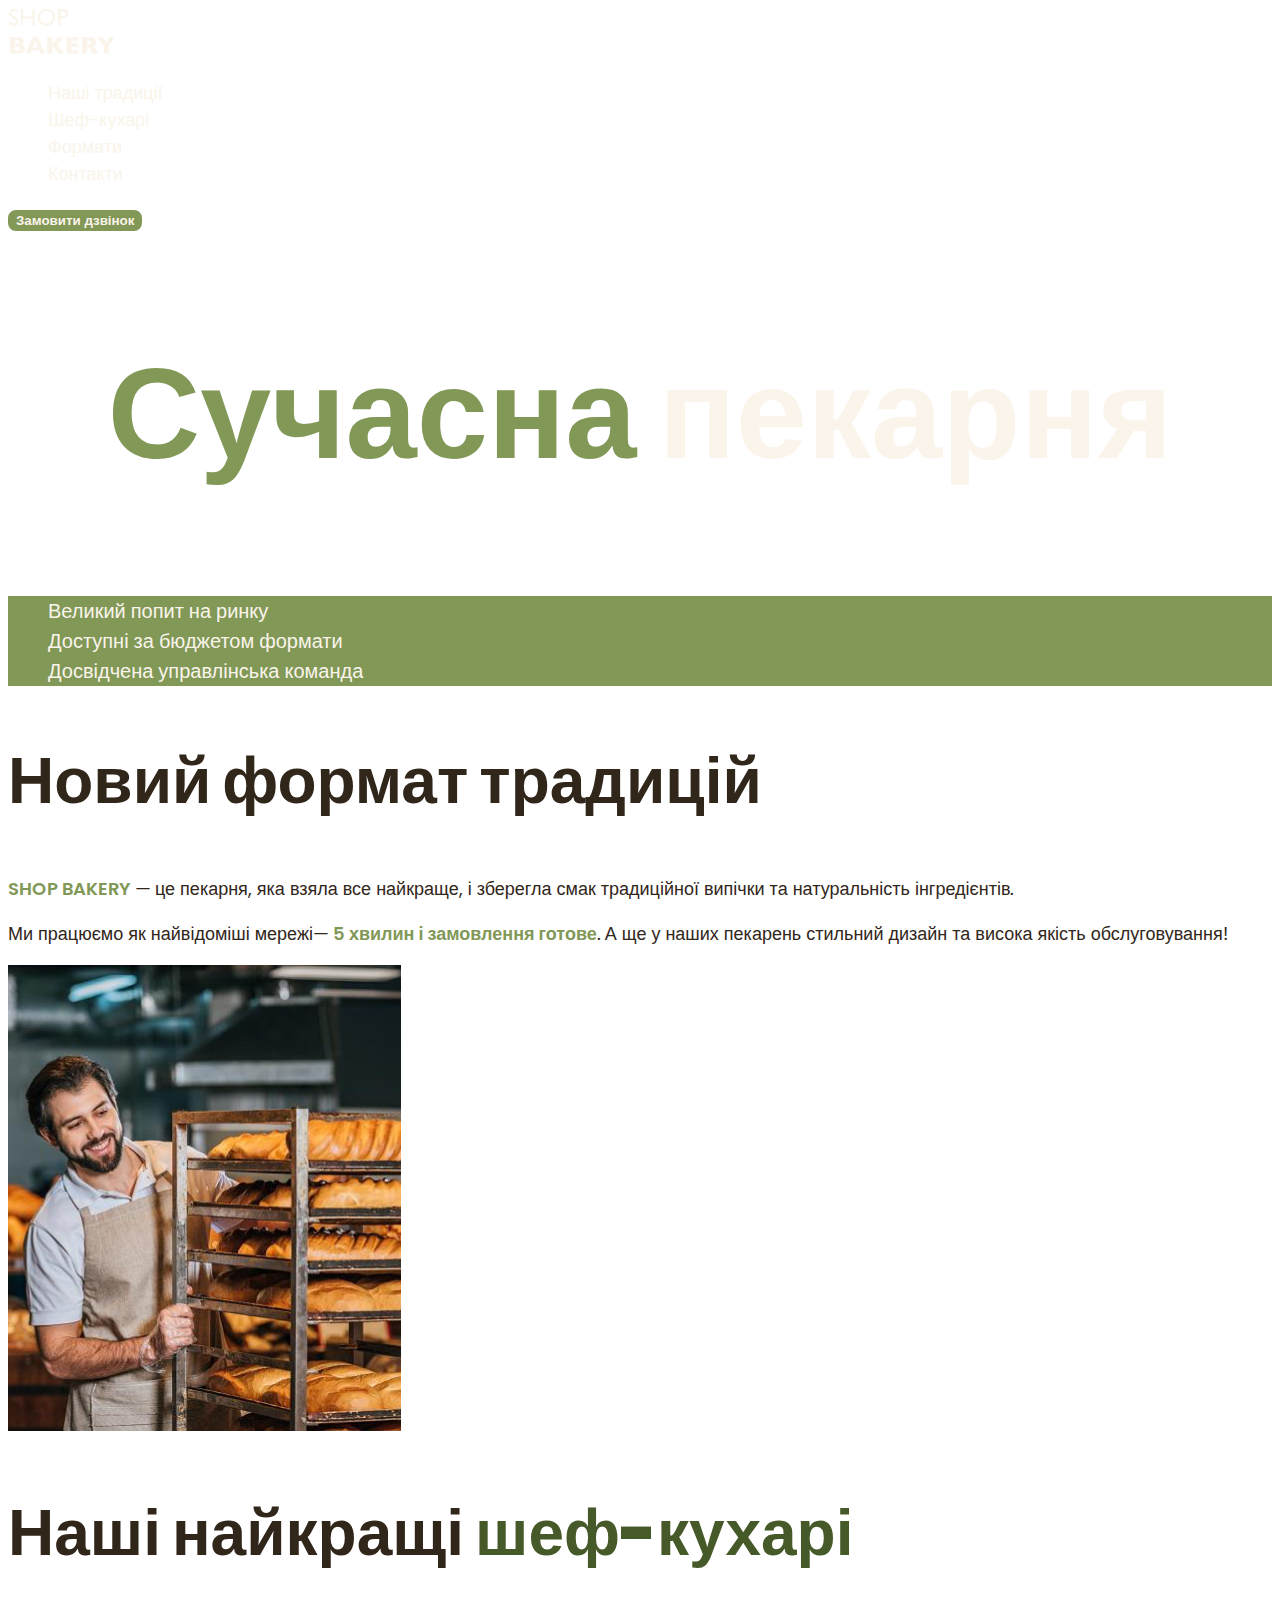
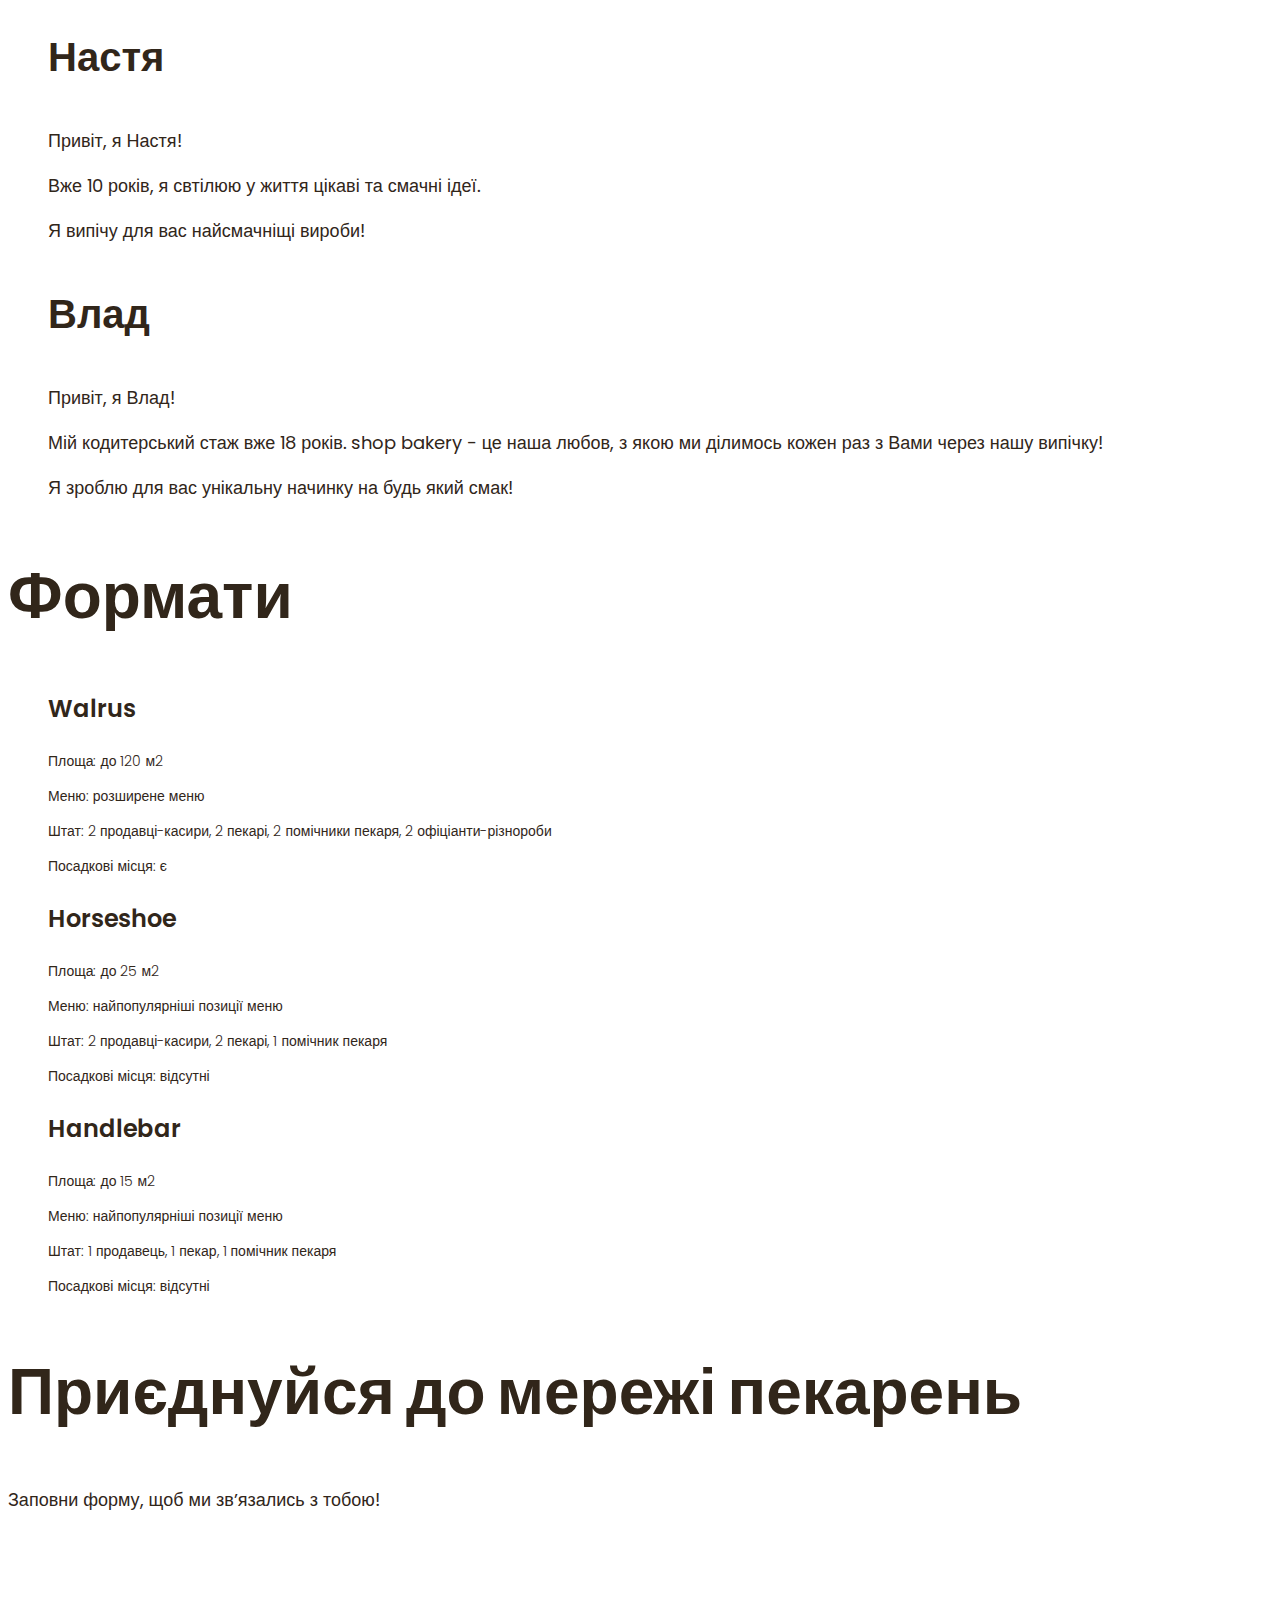
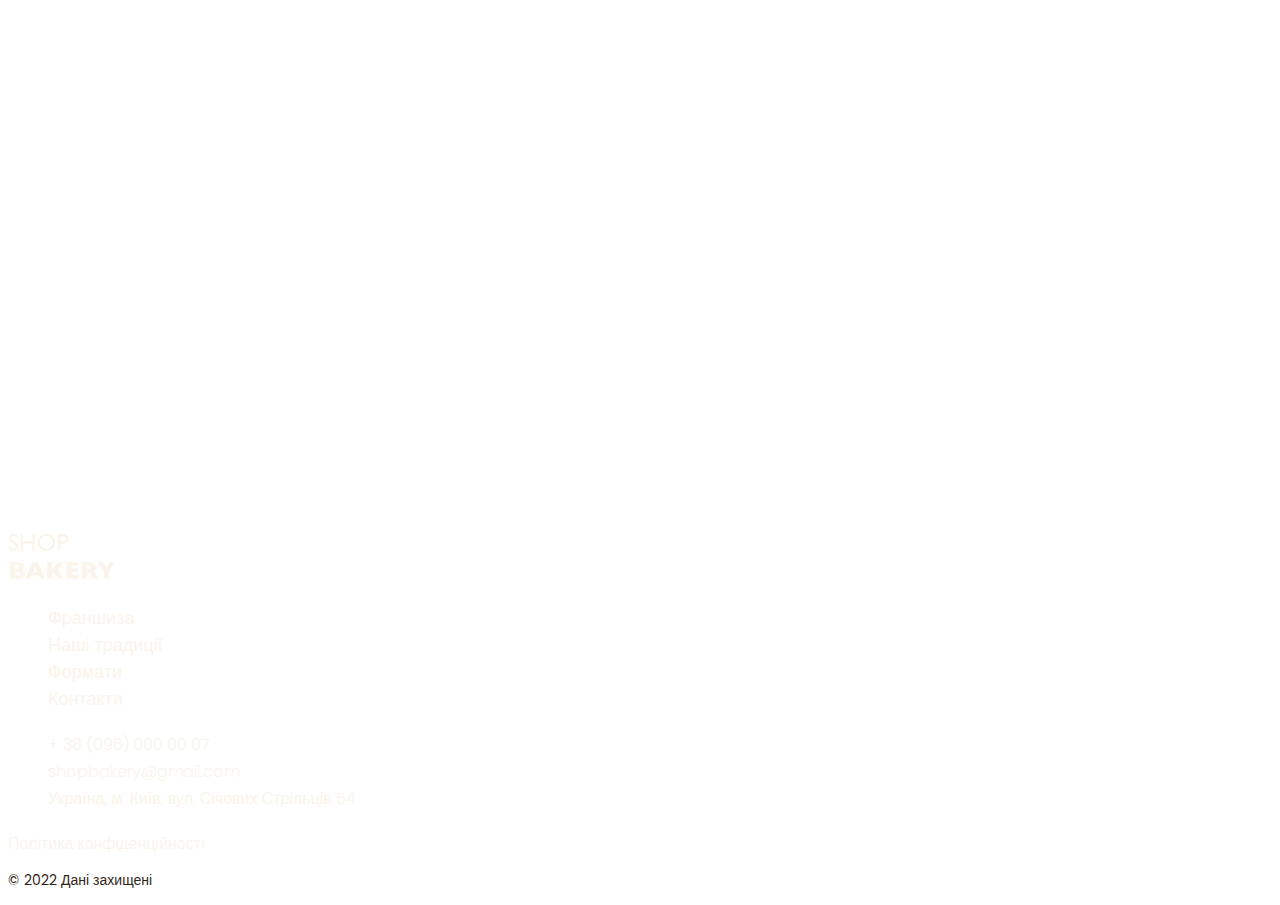
==== index.html @ 63eb2560 "fonts" ====
<!DOCTYPE html>
<html lang="uk">
  <head>
    <meta charset="UTF-8" />
    <meta http-equiv="X-UA-Compatible" content="IE=edge" />
    <meta name="viewport" content="width=device-width, initial-scale=1.0" />
    <title>Сучасна пекарня</title>

    <!-- Styles -->
    <link rel="stylesheet" href="./css/style.css" />
  </head>
  <body>
    <header>
      <nav>
        <a href="./index.html"></a>
        <img src="./images/logo.svg" alt="Логотип сучасна пекарня" />
        <ul>
          <li><a class="link" href="#our-traditions">Наші традиції</a></li>
          <li><a class="link" href="#chefs">Шеф-кухарі</a></li>
          <li><a class="link" href="#formats">Формати</a></li>
          <li><a class="link" href="#contacts">Контакти</a></li>
        </ul>
      </nav>
      <button class="button" type="button">Замовити дзвінок</button>
    </header>
    <main>
      <section>
        <h1 class="hero-title"><span class="accent">Сучасна</span> пекарня</h1>
        <ul class="advantages-list">
          <li class="advantages-item">Великий попит на ринку</li>
          <li class="advantages-item">Доступні за бюджетом формати</li>
          <li class="advantages-item">Досвідчена управлінська команда</li>
        </ul>
      </section>
      <section id="our-traditions">
        <h2 class="section-title">Новий формат традицій</h2>
        <p class="traditions-text">
          <span class="brand uppercase">shop bakery</span> — це пекарня, яка
          взяла все найкраще, і зберегла смак традиційної випічки та
          натуральність інгредієнтів.
        </p>
        <p class="traditions-text">
          Ми працюємо як найвідоміші мережі—
          <span class="brand">5 хвилин і замовлення готове</span>. А ще у наших
          пекарень стильний дизайн та висока якість обслуговування!
        </p>
        <img
          src="./images/baker-man.jpg"
          alt="чоловік пекар дивиться на батони із посмішкою"
        />
      </section>
      <section id="chefs">
        <h2 class="section-title">
          Наші найкращі <span class="accent">шеф-кухарі</span>
        </h2>
        <ul>
          <li>
            <article>
              <h3 class="chef-title">Настя</h3>
              <p>Привіт, я Настя!</p>
              <p>Вже 10 років, я свтілюю у життя цікаві та смачні ідеї.</p>
              <p>Я випічу для вас найсмачніщі вироби!</p>
            </article>
          </li>
          <li>
            <article>
              <h3 class="chef-title">Влад</h3>
              <p>Привіт, я Влад!</p>
              <p>
                Мій кодитерський стаж вже 18 років.
                <span class="accent">shop bakery</span> - це наша любов, з якою
                ми ділимось кожен раз з Вами через нашу випічку!
              </p>
              <p>Я зроблю для вас унікальну начинку на будь який смак!</p>
            </article>
          </li>
        </ul>
      </section>
      <section id="formats">
        <h2 class="section-title">Формати</h2>
        <ul>
          <li>
            <article>
              <h3 class="formats-title" lang="en">Walrus</h3>
              <div class="formats-text">
                <p>Площа: до 120 м2</p>
                <p>Меню: розширене меню</p>
                <p>
                  Штат: 2 продавці-касири, 2 пекарі, 2 помічники пекаря, 2
                  офіціанти-різнороби
                </p>
                <p>Посадкові місця: є</p>
              </div>
            </article>
          </li>
          <li>
            <article>
              <h3 class="formats-title" lang="en">Horseshoe</h3>
              <div class="formats-text">
                <p>Площа: до 25 м2</p>
                <p>Меню: найпопулярніші позиції меню</p>
                <p>Штат: 2 продавці-касири, 2 пекарі, 1 помічник пекаря</p>
                <p>Посадкові місця: відсутні</p>
              </div>
            </article>
          </li>
          <li>
            <article>
              <h3 class="formats-title" lang="en">Handlebar</h3>
              <div class="formats-text">
                <p>Площа: до 15 м2</p>
                <p>Меню: найпопулярніші позиції меню</p>
                <p>Штат: 1 продавець, 1 пекар, 1 помічник пекаря</p>
                <p>Посадкові місця: відсутні</p>
              </div>
            </article>
          </li>
        </ul>
      </section>
      <section id="contacts">
        <h2 class="section-title">Приєднуйся до мережі пекарень</h2>
        <p>Заповни форму, щоб ми звʼязались з тобою!</p>
        <iframe
          src="https://www.google.com/maps/embed?pb=!1m18!1m12!1m3!1d2540.1640531314047!2d30.491233500000003!3d50.4566697!2m3!1f0!2f0!3f0!3m2!1i1024!2i768!4f13.1!3m3!1m2!1s0x40d4ce637bfe1717%3A0x5370c2254ad1b952!2sSichovykh%20Striltsiv%20St%2C%2054%2C%20Kyiv%2C%2002000!5e0!3m2!1sen!2sua!4v1711482825190!5m2!1sen!2sua"
          width="603"
          height="595"
          style="border: 0"
          allowfullscreen=""
          loading="lazy"
          referrerpolicy="no-referrer-when-downgrade"
        ></iframe>
      </section>
    </main>
    <footer>
      <nav>
        <a href="./index.html"></a>
        <img src="./images/logo.svg" alt="Логотип сучасна пекарня" />
        <ul>
          <li><a class="link" href="#">Франшиза</a></li>
          <li><a class="link" href="#">Наші традиції</a></li>
          <li><a class="link" href="#">Формати</a></li>
          <li><a class="link" href="#">Контакти</a></li>
        </ul>
      </nav>
      <address>
        <ul>
          <li>
            <a class="address-link" href="tel:+380960000007"
              >+ 38 (096) 000 00 07</a
            >
          </li>
          <li>
            <a class="address-link" href="mailto:shopbakery@gmail.com"
              >shopbakery@gmail.com</a
            >
          </li>
          <li>
            <a
              class="address-link"
              href="https://maps.app.goo.gl/GYiCUveLa1vmR9E6A"
              target="_blank"
              >Україна, м. Київ, вул. Січових Стрільців 54
            </a>
          </li>
          <li>
            <a href="#">
              <!-- facebook icon -->
            </a>
          </li>
          <li>
            <a href="#">
              <!-- instagram icon -->
            </a>
          </li>
        </ul>
        <a class="address-link" href="#" target="_blank"
          >Політика конфіденційності</a
        >
        <p class="address-copyright">&copy; 2022 Дані захищені</p>
      </address>
    </footer>
  </body>
</html>
---- css/style.css ----
@font-face {
    font-display: swap;
    font-family: 'Poppins';
    font-style: normal;
    font-weight: 300;
    src: url('../fonts/poppins-v20-latin-300.woff2') format('woff2');
    
}
@font-face {
    font-display: swap;    
    font-family: 'Poppins';
    font-style: normal;
    font-weight: 400;
    src: url('../fonts/poppins-v20-latin-regular.woff2') format('woff2');
}
@font-face {
    font-display: swap;
    font-family: 'Poppins';
    font-style: normal;
    font-weight: 600;
    src: url('../fonts/poppins-v20-latin-600.woff2') format('woff2');
}
@font-face {
    font-display: swap;
    font-family: 'Poppins';
    font-style: normal;
    font-weight: 900;
    src: url('../fonts/poppins-v20-latin-900.woff2') format('woff2');
}
:root {
    --color-prime-dark: #31261A;
    --color-prime-light: #FAF4EA;
    --color-brand-dark: #465929;
    --color-brand-light: #819857;
}

/* Base */
body {
    color: var(--color-prime-dark);
    font-family: 'Poppins', sans-serif;
    font-size: 18px;
    font-weight: 400;
    line-height: 1.5;
    font-style: normal;
}

ul {
    list-style-type: none;
}

/* Button */
.button {
    color: var(--color-prime-light);
    font-weight: 600;
    background-color: var(--color-brand-light);
    border: 2px solid var(--color-brand-light);
    border-radius: 8px;
}

.button:hover {
    color: var(--color-brand-dark);
    background-color: transparent;
}

/* Link */
.link {
    color: var(--color-prime-light);
    text-decoration: none;
}
.link:hover {
    color: var(--color-brand-dark);
    font-weight: 600;
}

/* Hero section */

.hero-title {
    color: var(--color-prime-light);
    text-align: center;
    font-size: 128px;
    font-weight: 900;


}
.hero-title .accent {
    color: var(--color-brand-light);
}

/* Advantages */

.advantages-list {
    color: var(--color-prime-light);
    background-color: var(--color-brand-light);
}
.advantages-item {
    font-size: 20px;
    font-weight: 300;
}
.section-title {
    font-size: 64px;
    font-weight: 900;
    line-height: 1.3;
}

.section-title .accent {
    color: var(--color-brand-dark);
}

/* Traditions section */

.traditions-text .brand {
    color: var(--color-brand-light);
    font-weight: 600;

}
.traditions-text .uppercase {
    color: var(--color-brand-light);
    text-transform: uppercase;
}

/* Chefs section */

.chef-title {
    font-size: 40px;
    font-weight: 600;
}

/* Formats section */

.formats-title {
    font-size: 24px;
    font-weight: 600;
}
.formats-text {
    font-size: 14px;
    font-weight: 300;
}

/* Footer */

.address-link {
    color: var(--color-prime-light);
    font-size: 16px;
    font-weight: 300;
    text-decoration: none;
    font-style: normal;
}

.address-link:hover {
    color: var(--color-brand-dark);
}

.address-copyright {
    font-size: 14px;
    font-style: normal;
}
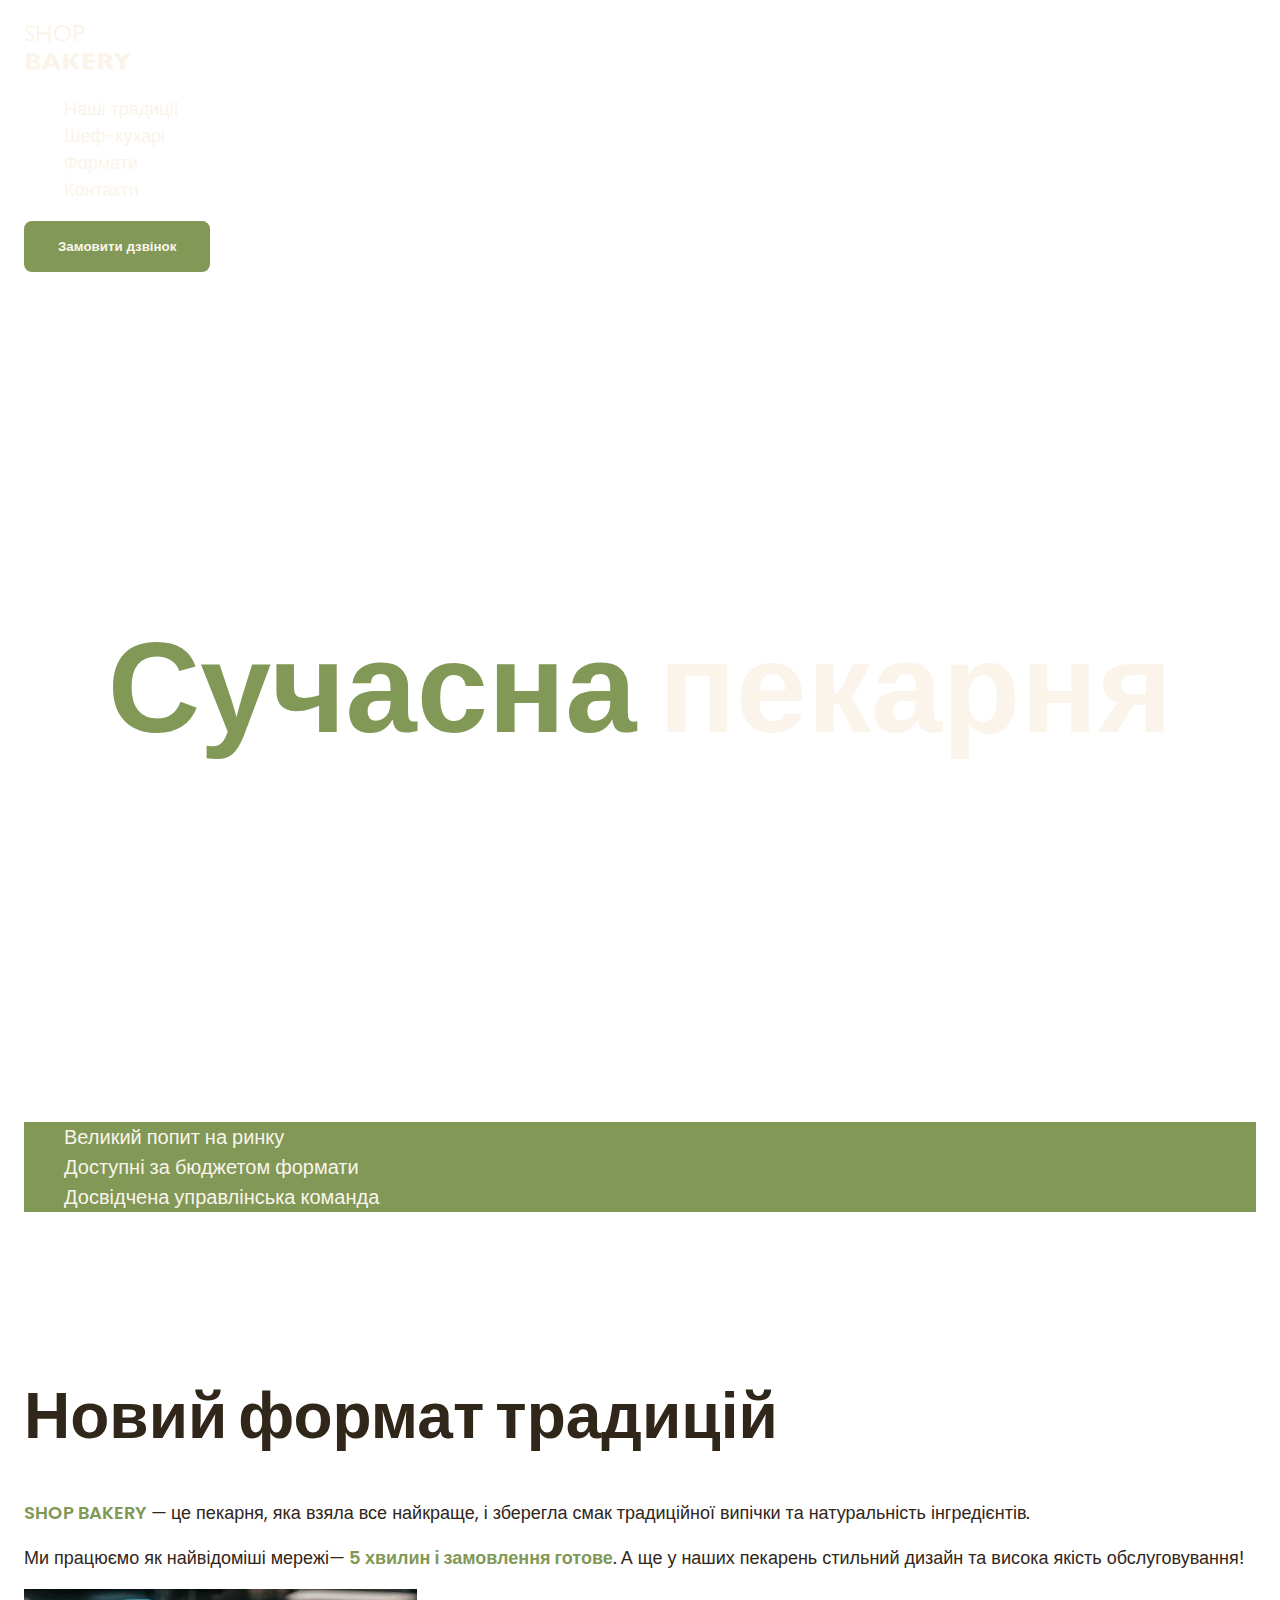
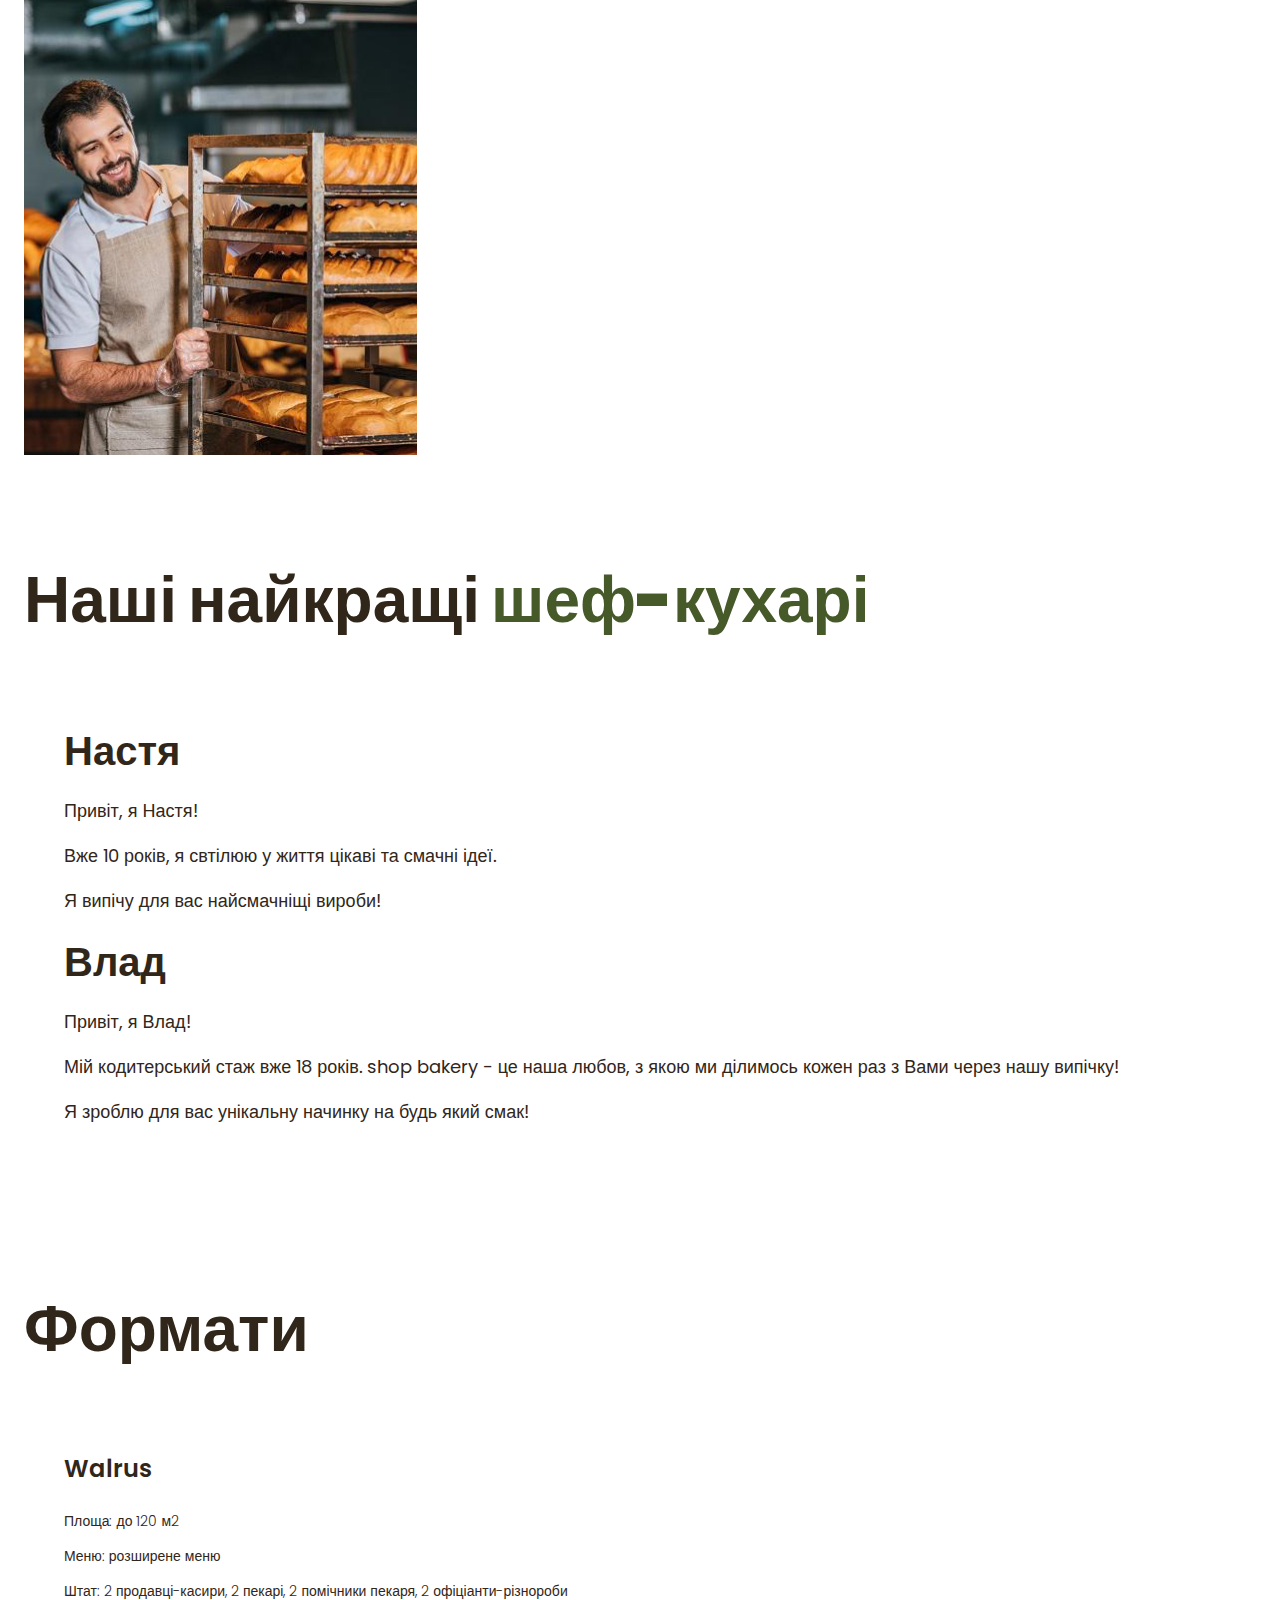
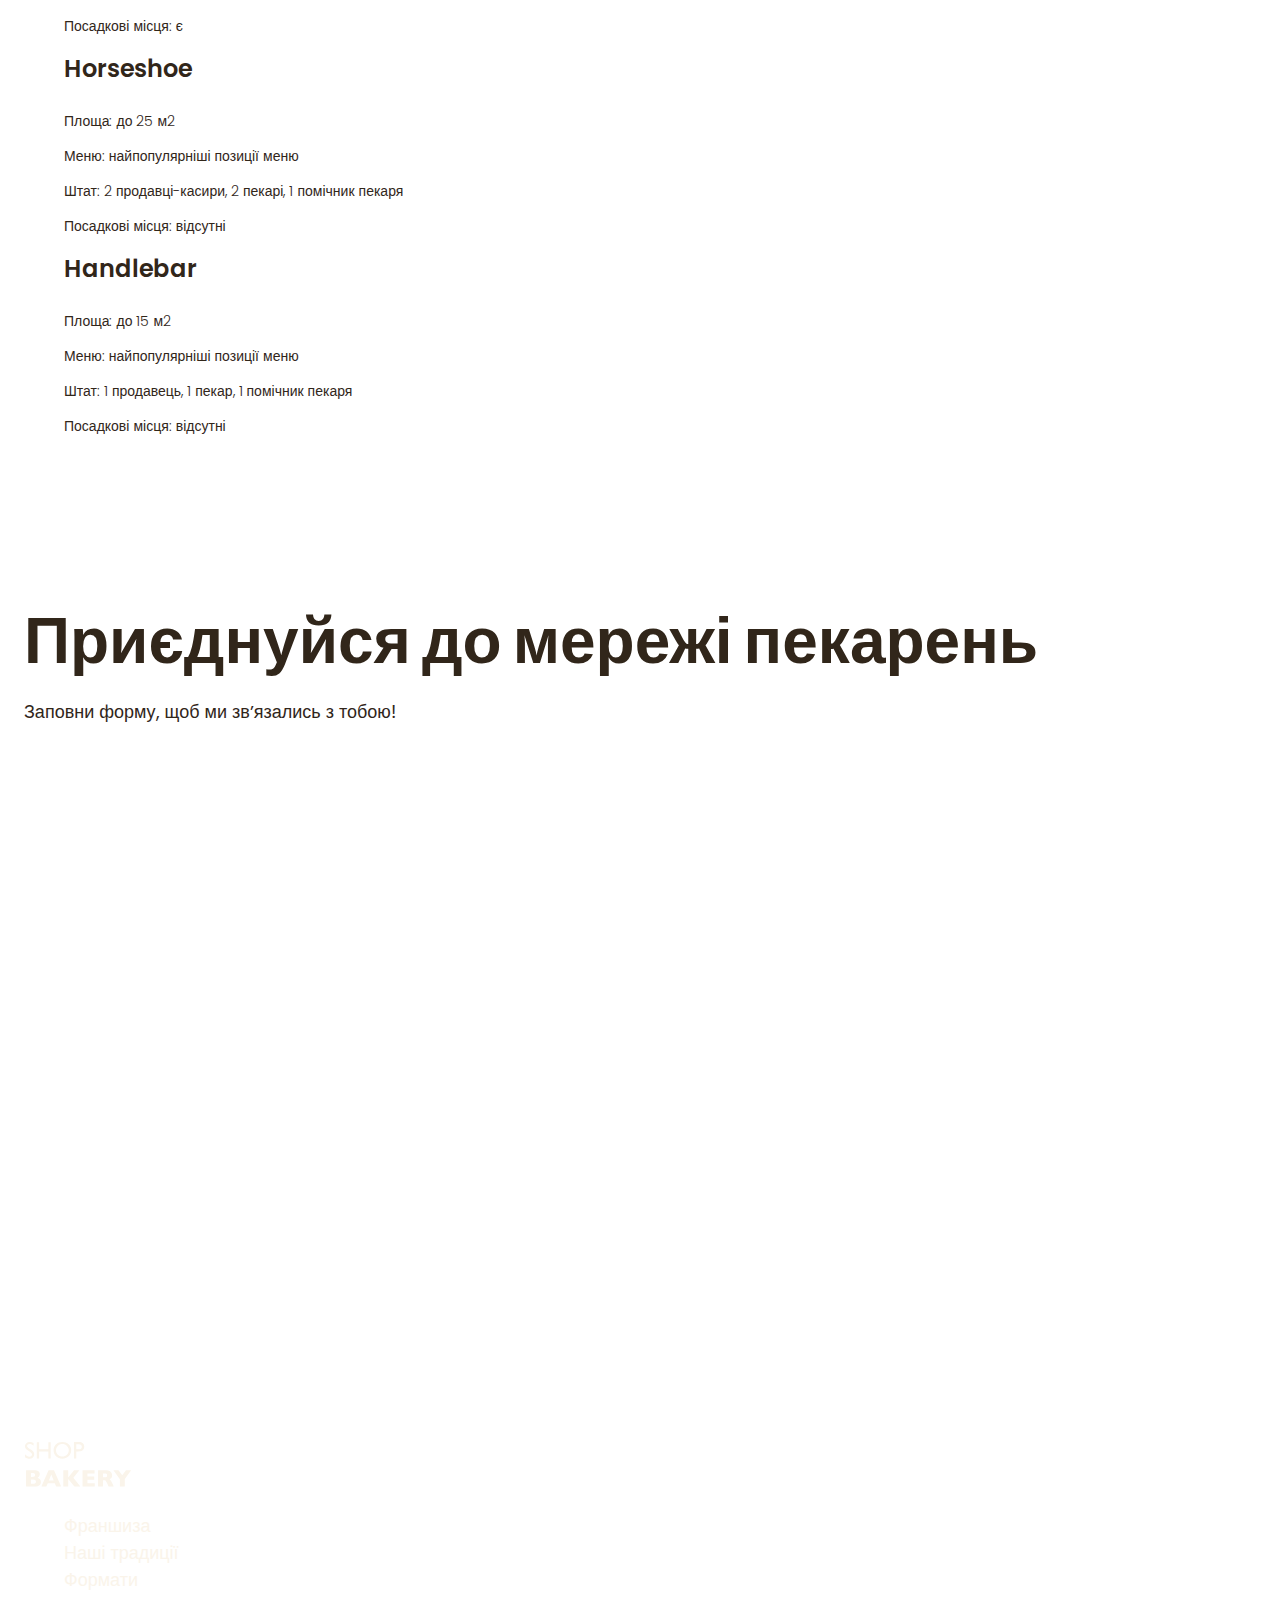
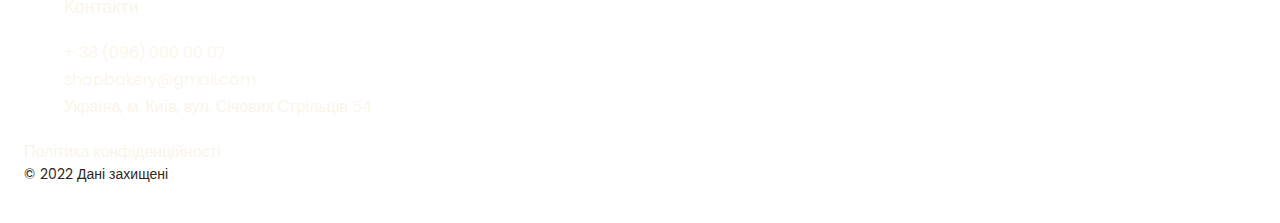
==== commit 44008e1a: "added container & sizes" ====
--- a/index.html
+++ b/index.html
@@ -11,173 +11,198 @@
   </head>
   <body>
     <header>
-      <nav>
-        <a href="./index.html"></a>
-        <img src="./images/logo.svg" alt="Логотип сучасна пекарня" />
-        <ul>
-          <li><a class="link" href="#our-traditions">Наші традиції</a></li>
-          <li><a class="link" href="#chefs">Шеф-кухарі</a></li>
-          <li><a class="link" href="#formats">Формати</a></li>
-          <li><a class="link" href="#contacts">Контакти</a></li>
-        </ul>
-      </nav>
-      <button class="button" type="button">Замовити дзвінок</button>
+      <div class="container">
+        <nav>
+          <a href="./index.html"
+            ><img src="./images/logo.svg" alt="Логотип сучасна пекарня"
+          /></a>
+          <ul>
+            <li><a class="link" href="#our-traditions">Наші традиції</a></li>
+            <li><a class="link" href="#chefs">Шеф-кухарі</a></li>
+            <li><a class="link" href="#formats">Формати</a></li>
+            <li><a class="link" href="#contacts">Контакти</a></li>
+          </ul>
+        </nav>
+        <button class="button" type="button">Замовити дзвінок</button>
+      </div>
     </header>
     <main>
+      <section class="hero-section">
+        <div class="container">
+          <h1 class="hero-title">
+            <span class="accent">Сучасна</span> пекарня
+          </h1>
+        </div>
+      </section>
       <section>
-        <h1 class="hero-title"><span class="accent">Сучасна</span> пекарня</h1>
-        <ul class="advantages-list">
-          <li class="advantages-item">Великий попит на ринку</li>
-          <li class="advantages-item">Доступні за бюджетом формати</li>
-          <li class="advantages-item">Досвідчена управлінська команда</li>
-        </ul>
-      </section>
-      <section id="our-traditions">
-        <h2 class="section-title">Новий формат традицій</h2>
-        <p class="traditions-text">
-          <span class="brand uppercase">shop bakery</span> — це пекарня, яка
-          взяла все найкраще, і зберегла смак традиційної випічки та
-          натуральність інгредієнтів.
-        </p>
-        <p class="traditions-text">
-          Ми працюємо як найвідоміші мережі—
-          <span class="brand">5 хвилин і замовлення готове</span>. А ще у наших
-          пекарень стильний дизайн та висока якість обслуговування!
-        </p>
-        <img
-          src="./images/baker-man.jpg"
-          alt="чоловік пекар дивиться на батони із посмішкою"
-        />
-      </section>
-      <section id="chefs">
-        <h2 class="section-title">
-          Наші найкращі <span class="accent">шеф-кухарі</span>
-        </h2>
-        <ul>
-          <li>
-            <article>
-              <h3 class="chef-title">Настя</h3>
-              <p>Привіт, я Настя!</p>
-              <p>Вже 10 років, я свтілюю у життя цікаві та смачні ідеї.</p>
-              <p>Я випічу для вас найсмачніщі вироби!</p>
-            </article>
-          </li>
-          <li>
-            <article>
-              <h3 class="chef-title">Влад</h3>
-              <p>Привіт, я Влад!</p>
-              <p>
-                Мій кодитерський стаж вже 18 років.
-                <span class="accent">shop bakery</span> - це наша любов, з якою
-                ми ділимось кожен раз з Вами через нашу випічку!
-              </p>
-              <p>Я зроблю для вас унікальну начинку на будь який смак!</p>
-            </article>
-          </li>
-        </ul>
-      </section>
-      <section id="formats">
-        <h2 class="section-title">Формати</h2>
-        <ul>
-          <li>
-            <article>
-              <h3 class="formats-title" lang="en">Walrus</h3>
-              <div class="formats-text">
-                <p>Площа: до 120 м2</p>
-                <p>Меню: розширене меню</p>
+        <div class="container">
+          <h2 class="visually-hidden">Наші переваги</h2>
+          <ul class="advantages-list">
+            <li class="advantages-item">Великий попит на ринку</li>
+            <li class="advantages-item">Доступні за бюджетом формати</li>
+            <li class="advantages-item">Досвідчена управлінська команда</li>
+          </ul>
+        </div>
+      </section>
+      <section class="traditions-section" id="our-traditions">
+        <div class="container">
+          <h2 class="traditions-title section-title">Новий формат традицій</h2>
+          <p class="traditions-text">
+            <span class="brand uppercase">shop bakery</span> — це пекарня, яка
+            взяла все найкраще, і зберегла смак традиційної випічки та
+            натуральність інгредієнтів.
+          </p>
+          <p class="traditions-text">
+            Ми працюємо як найвідоміші мережі—
+            <span class="brand">5 хвилин і замовлення готове</span>. А ще у
+            наших пекарень стильний дизайн та висока якість обслуговування!
+          </p>
+          <img
+            src="./images/baker-man.jpg"
+            alt="чоловік пекар дивиться на батони із посмішкою"
+          />
+        </div>
+      </section>
+      <section class="section" id="chefs">
+        <div class="container">
+          <h2 class="chefs-title section-title">
+            Наші найкращі <span class="accent">шеф-кухарі</span>
+          </h2>
+          <ul>
+            <li>
+              <article>
+                <h3 class="chef-title">Настя</h3>
+                <p>Привіт, я Настя!</p>
+                <p>Вже 10 років, я свтілюю у життя цікаві та смачні ідеї.</p>
+                <p>Я випічу для вас найсмачніщі вироби!</p>
+              </article>
+            </li>
+            <li>
+              <article>
+                <h3 class="chef-title">Влад</h3>
+                <p>Привіт, я Влад!</p>
                 <p>
-                  Штат: 2 продавці-касири, 2 пекарі, 2 помічники пекаря, 2
-                  офіціанти-різнороби
+                  Мій кодитерський стаж вже 18 років.
+                  <span class="accent">shop bakery</span> - це наша любов, з
+                  якою ми ділимось кожен раз з Вами через нашу випічку!
                 </p>
-                <p>Посадкові місця: є</p>
-              </div>
-            </article>
-          </li>
-          <li>
-            <article>
-              <h3 class="formats-title" lang="en">Horseshoe</h3>
-              <div class="formats-text">
-                <p>Площа: до 25 м2</p>
-                <p>Меню: найпопулярніші позиції меню</p>
-                <p>Штат: 2 продавці-касири, 2 пекарі, 1 помічник пекаря</p>
-                <p>Посадкові місця: відсутні</p>
-              </div>
-            </article>
-          </li>
-          <li>
-            <article>
-              <h3 class="formats-title" lang="en">Handlebar</h3>
-              <div class="formats-text">
-                <p>Площа: до 15 м2</p>
-                <p>Меню: найпопулярніші позиції меню</p>
-                <p>Штат: 1 продавець, 1 пекар, 1 помічник пекаря</p>
-                <p>Посадкові місця: відсутні</p>
-              </div>
-            </article>
-          </li>
-        </ul>
-      </section>
-      <section id="contacts">
-        <h2 class="section-title">Приєднуйся до мережі пекарень</h2>
-        <p>Заповни форму, щоб ми звʼязались з тобою!</p>
-        <iframe
-          src="https://www.google.com/maps/embed?pb=!1m18!1m12!1m3!1d2540.1640531314047!2d30.491233500000003!3d50.4566697!2m3!1f0!2f0!3f0!3m2!1i1024!2i768!4f13.1!3m3!1m2!1s0x40d4ce637bfe1717%3A0x5370c2254ad1b952!2sSichovykh%20Striltsiv%20St%2C%2054%2C%20Kyiv%2C%2002000!5e0!3m2!1sen!2sua!4v1711482825190!5m2!1sen!2sua"
-          width="603"
-          height="595"
-          style="border: 0"
-          allowfullscreen=""
-          loading="lazy"
-          referrerpolicy="no-referrer-when-downgrade"
-        ></iframe>
+                <p>Я зроблю для вас унікальну начинку на будь який смак!</p>
+              </article>
+            </li>
+          </ul>
+        </div>
+      </section>
+      <section class="section" id="formats">
+        <div class="container">
+          <h2 class="format-title section-title">Формати</h2>
+          <ul>
+            <li>
+              <article>
+                <h3 class="formats-title" lang="en">Walrus</h3>
+                <div class="formats-text">
+                  <p>Площа: до 120 м2</p>
+                  <p>Меню: розширене меню</p>
+                  <p>
+                    Штат: 2 продавці-касири, 2 пекарі, 2 помічники пекаря, 2
+                    офіціанти-різнороби
+                  </p>
+                  <p>Посадкові місця: є</p>
+                </div>
+              </article>
+            </li>
+            <li>
+              <article>
+                <h3 class="formats-title" lang="en">Horseshoe</h3>
+                <div class="formats-text">
+                  <p>Площа: до 25 м2</p>
+                  <p>Меню: найпопулярніші позиції меню</p>
+                  <p>Штат: 2 продавці-касири, 2 пекарі, 1 помічник пекаря</p>
+                  <p>Посадкові місця: відсутні</p>
+                </div>
+              </article>
+            </li>
+            <li>
+              <article>
+                <h3 class="formats-title" lang="en">Handlebar</h3>
+                <div class="formats-text">
+                  <p>Площа: до 15 м2</p>
+                  <p>Меню: найпопулярніші позиції меню</p>
+                  <p>Штат: 1 продавець, 1 пекар, 1 помічник пекаря</p>
+                  <p>Посадкові місця: відсутні</p>
+                </div>
+              </article>
+            </li>
+          </ul>
+        </div>
+      </section>
+      <section class="section" id="contacts">
+        <div class="container">
+          <h2 class="contacts-title section-title">
+            Приєднуйся до мережі пекарень
+          </h2>
+          <p>Заповни форму, щоб ми звʼязались з тобою!</p>
+          <iframe
+            src="https://www.google.com/maps/embed?pb=!1m18!1m12!1m3!1d2540.1640531314047!2d30.491233500000003!3d50.4566697!2m3!1f0!2f0!3f0!3m2!1i1024!2i768!4f13.1!3m3!1m2!1s0x40d4ce637bfe1717%3A0x5370c2254ad1b952!2sSichovykh%20Striltsiv%20St%2C%2054%2C%20Kyiv%2C%2002000!5e0!3m2!1sen!2sua!4v1711482825190!5m2!1sen!2sua"
+            width="603"
+            height="595"
+            style="border: 0"
+            allowfullscreen=""
+            loading="lazy"
+            referrerpolicy="no-referrer-when-downgrade"
+          ></iframe>
+        </div>
       </section>
     </main>
     <footer>
-      <nav>
-        <a href="./index.html"></a>
-        <img src="./images/logo.svg" alt="Логотип сучасна пекарня" />
-        <ul>
-          <li><a class="link" href="#">Франшиза</a></li>
-          <li><a class="link" href="#">Наші традиції</a></li>
-          <li><a class="link" href="#">Формати</a></li>
-          <li><a class="link" href="#">Контакти</a></li>
-        </ul>
-      </nav>
-      <address>
-        <ul>
-          <li>
-            <a class="address-link" href="tel:+380960000007"
-              >+ 38 (096) 000 00 07</a
-            >
-          </li>
-          <li>
-            <a class="address-link" href="mailto:shopbakery@gmail.com"
-              >shopbakery@gmail.com</a
-            >
-          </li>
-          <li>
-            <a
-              class="address-link"
-              href="https://maps.app.goo.gl/GYiCUveLa1vmR9E6A"
-              target="_blank"
-              >Україна, м. Київ, вул. Січових Стрільців 54
-            </a>
-          </li>
-          <li>
-            <a href="#">
-              <!-- facebook icon -->
-            </a>
-          </li>
-          <li>
-            <a href="#">
-              <!-- instagram icon -->
-            </a>
-          </li>
-        </ul>
-        <a class="address-link" href="#" target="_blank"
-          >Політика конфіденційності</a
-        >
-        <p class="address-copyright">&copy; 2022 Дані захищені</p>
-      </address>
+      <div class="container">
+        <nav>
+          <a href="./index.html"
+            ><img src="./images/logo.svg" alt="Логотип сучасна пекарня"
+          /></a>
+          <ul>
+            <li><a class="link" href="#">Франшиза</a></li>
+            <li><a class="link" href="#">Наші традиції</a></li>
+            <li><a class="link" href="#">Формати</a></li>
+            <li><a class="link" href="#">Контакти</a></li>
+          </ul>
+        </nav>
+        <address>
+          <ul>
+            <li>
+              <a class="address-link" href="tel:+380960000007"
+                >+ 38 (096) 000 00 07</a
+              >
+            </li>
+            <li>
+              <a class="address-link" href="mailto:shopbakery@gmail.com"
+                >shopbakery@gmail.com</a
+              >
+            </li>
+            <li>
+              <a
+                class="address-link"
+                href="https://maps.app.goo.gl/GYiCUveLa1vmR9E6A"
+                target="_blank"
+                >Україна, м. Київ, вул. Січових Стрільців 54
+              </a>
+            </li>
+            <li>
+              <a href="#">
+                <!-- facebook icon -->
+              </a>
+            </li>
+            <li>
+              <a href="#">
+                <!-- instagram icon -->
+              </a>
+            </li>
+          </ul>
+          <a class="address-link" href="#" target="_blank"
+            >Політика конфіденційності</a
+          >
+          <p class="address-copyright">&copy; 2022 Дані захищені</p>
+        </address>
+      </div>
     </footer>
   </body>
 </html>
--- a/css/style.css
+++ b/css/style.css
@@ -1,156 +1,213 @@
 @font-face {
-    font-display: swap;
-    font-family: 'Poppins';
-    font-style: normal;
-    font-weight: 300;
-    src: url('../fonts/poppins-v20-latin-300.woff2') format('woff2');
-    
-}
-@font-face {
-    font-display: swap;    
-    font-family: 'Poppins';
-    font-style: normal;
-    font-weight: 400;
-    src: url('../fonts/poppins-v20-latin-regular.woff2') format('woff2');
-}
-@font-face {
-    font-display: swap;
-    font-family: 'Poppins';
-    font-style: normal;
-    font-weight: 600;
-    src: url('../fonts/poppins-v20-latin-600.woff2') format('woff2');
-}
-@font-face {
-    font-display: swap;
-    font-family: 'Poppins';
-    font-style: normal;
-    font-weight: 900;
-    src: url('../fonts/poppins-v20-latin-900.woff2') format('woff2');
+  font-display: swap;
+  font-family: "Poppins";
+  font-style: normal;
+  font-weight: 300;
+  src: url("../fonts/poppins-v20-latin-300.woff2") format("woff2");
+}
+@font-face {
+  font-display: swap;
+  font-family: "Poppins";
+  font-style: normal;
+  font-weight: 400;
+  src: url("../fonts/poppins-v20-latin-regular.woff2") format("woff2");
+}
+@font-face {
+  font-display: swap;
+  font-family: "Poppins";
+  font-style: normal;
+  font-weight: 600;
+  src: url("../fonts/poppins-v20-latin-600.woff2") format("woff2");
+}
+@font-face {
+  font-display: swap;
+  font-family: "Poppins";
+  font-style: normal;
+  font-weight: 900;
+  src: url("../fonts/poppins-v20-latin-900.woff2") format("woff2");
 }
 :root {
-    --color-prime-dark: #31261A;
-    --color-prime-light: #FAF4EA;
-    --color-brand-dark: #465929;
-    --color-brand-light: #819857;
+  --color-prime-dark: #31261a;
+  --color-prime-light: #faf4ea;
+  --color-brand-dark: #465929;
+  --color-brand-light: #819857;
 }
 
 /* Base */
+* {
+  box-sizing: border-box;
+}
+
 body {
-    color: var(--color-prime-dark);
-    font-family: 'Poppins', sans-serif;
-    font-size: 18px;
-    font-weight: 400;
-    line-height: 1.5;
-    font-style: normal;
+  color: var(--color-prime-dark);
+  font-family: "Poppins", sans-serif;
+  font-size: 18px;
+  font-weight: 400;
+  line-height: 1.5;
+  font-style: normal;
+  margin: 0;
+}
+
+h1,
+h2,
+h3,
+h4,
+h5,
+h6,
+p {
+  margin-top: 0;
 }
 
 ul {
-    list-style-type: none;
+  list-style-type: none;
+}
+
+.visually-hidden {
+  position: absolute;
+  left: -1000px;
+  top: auto;
+  width: 1px;
+  height: 1px;
+  overflow: hidden;
+}
+
+.section {
+  padding: 48px 0;
+}
+
+.container {
+  width: 100%;
+  max-width: 1288px;
+  margin: 0 auto;
+  padding: 24px;
 }
 
 /* Button */
 .button {
-    color: var(--color-prime-light);
-    font-weight: 600;
-    background-color: var(--color-brand-light);
-    border: 2px solid var(--color-brand-light);
-    border-radius: 8px;
+  padding: 16px 32px;
+  color: var(--color-prime-light);
+  font-weight: 600;
+  background-color: var(--color-brand-light);
+  border: 2px solid var(--color-brand-light);
+  border-radius: 8px;
 }
 
 .button:hover {
-    color: var(--color-brand-dark);
-    background-color: transparent;
+  color: var(--color-brand-dark);
+  background-color: transparent;
 }
 
 /* Link */
 .link {
-    color: var(--color-prime-light);
-    text-decoration: none;
+  color: var(--color-prime-light);
+  text-decoration: none;
 }
 .link:hover {
-    color: var(--color-brand-dark);
-    font-weight: 600;
+  color: var(--color-brand-dark);
+  font-weight: 600;
 }
 
 /* Hero section */
+.hero-section {
+  padding: 272px 0;
+}
 
 .hero-title {
-    color: var(--color-prime-light);
-    text-align: center;
-    font-size: 128px;
-    font-weight: 900;
-
-
+  margin-bottom: 0;
+  color: var(--color-prime-light);
+  text-align: center;
+  font-size: 128px;
+  font-weight: 900;
 }
 .hero-title .accent {
-    color: var(--color-brand-light);
+  color: var(--color-brand-light);
 }
 
 /* Advantages */
 
 .advantages-list {
-    color: var(--color-prime-light);
-    background-color: var(--color-brand-light);
+  color: var(--color-prime-light);
+  background-color: var(--color-brand-light);
 }
 .advantages-item {
-    font-size: 20px;
-    font-weight: 300;
+  font-size: 20px;
+  font-weight: 300;
 }
 .section-title {
-    font-size: 64px;
-    font-weight: 900;
-    line-height: 1.3;
+  font-size: 64px;
+  font-weight: 900;
+  line-height: 1.3;
 }
 
 .section-title .accent {
-    color: var(--color-brand-dark);
+  color: var(--color-brand-dark);
 }
 
 /* Traditions section */
 
+.traditions-section {
+  padding-top: 96px;
+}
+
+.traditions-title {
+  margin-bottom: 42px;
+}
+
 .traditions-text .brand {
-    color: var(--color-brand-light);
-    font-weight: 600;
-
+  color: var(--color-brand-light);
+  font-weight: 600;
 }
 .traditions-text .uppercase {
-    color: var(--color-brand-light);
-    text-transform: uppercase;
+  color: var(--color-brand-light);
+  text-transform: uppercase;
 }
 
 /* Chefs section */
+.chefs-title {
+  margin-bottom: 80px;
+}
 
 .chef-title {
-    font-size: 40px;
-    font-weight: 600;
+  font-size: 40px;
+  font-weight: 600;
+  margin-bottom: 16px;
 }
 
 /* Formats section */
+.format-title {
+  margin-bottom: 80px;
+}
 
 .formats-title {
-    font-size: 24px;
-    font-weight: 600;
+  font-size: 24px;
+  font-weight: 600;
 }
 .formats-text {
-    font-size: 14px;
-    font-weight: 300;
+  font-size: 14px;
+  font-weight: 300;
+}
+
+/* Contact section */
+
+.contacts-title {
+  margin-bottom: 16px;
 }
 
 /* Footer */
 
 .address-link {
-    color: var(--color-prime-light);
-    font-size: 16px;
-    font-weight: 300;
-    text-decoration: none;
-    font-style: normal;
+  color: var(--color-prime-light);
+  font-size: 16px;
+  font-weight: 300;
+  text-decoration: none;
+  font-style: normal;
 }
 
 .address-link:hover {
-    color: var(--color-brand-dark);
+  color: var(--color-brand-dark);
 }
 
 .address-copyright {
-    font-size: 14px;
-    font-style: normal;
-}+  font-size: 14px;
+  font-style: normal;
+}
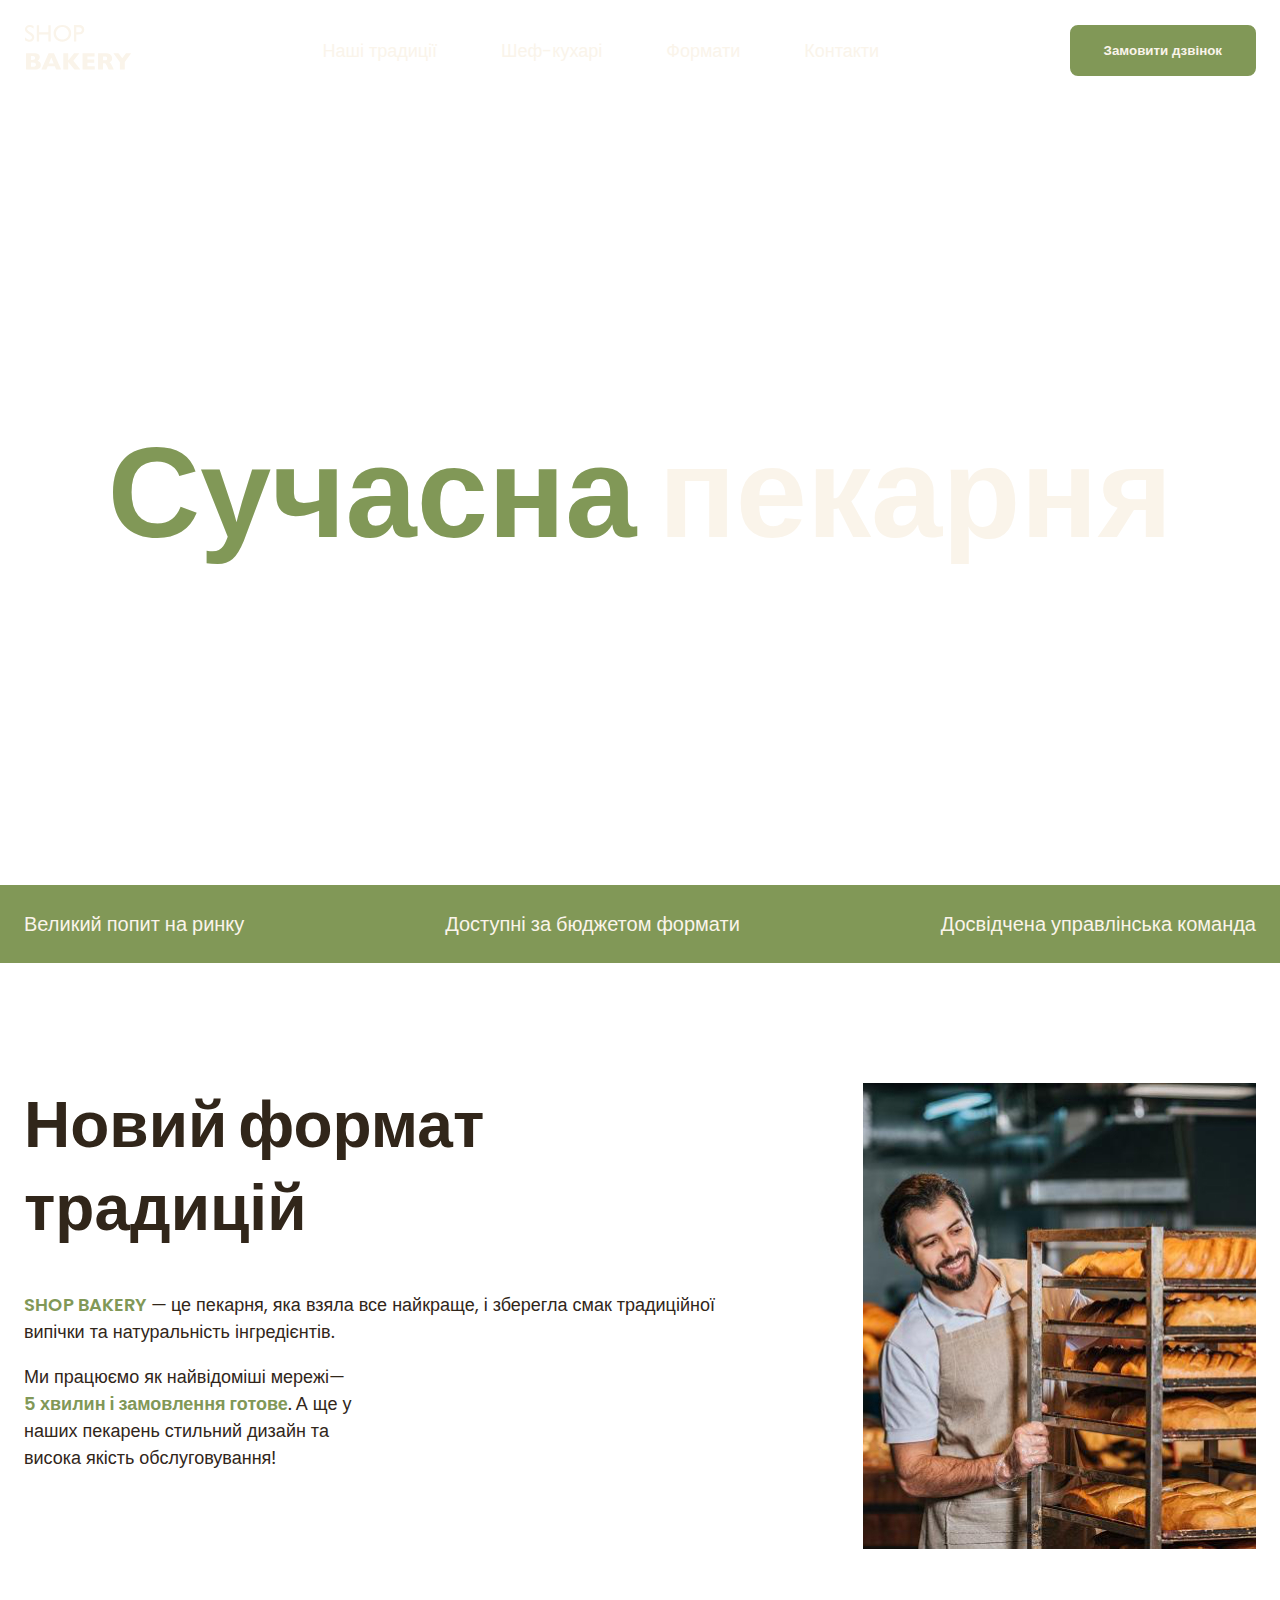
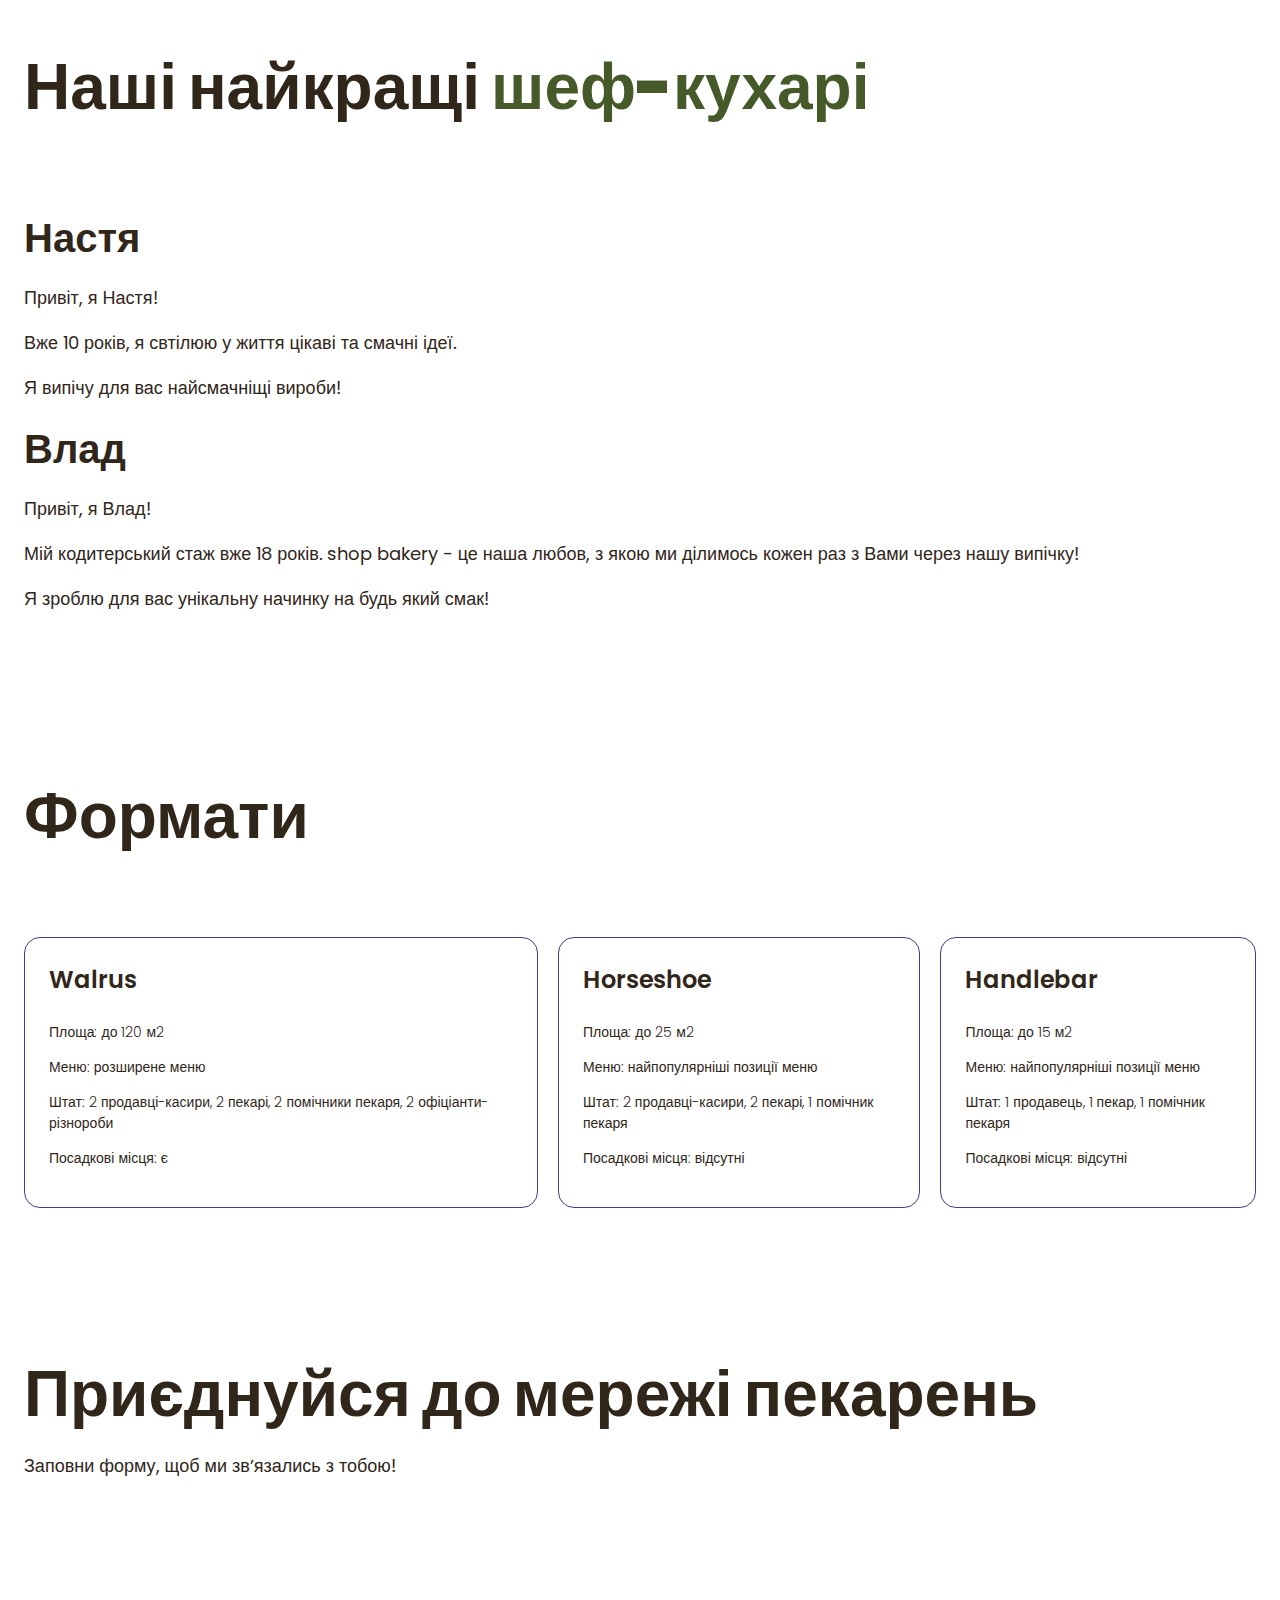
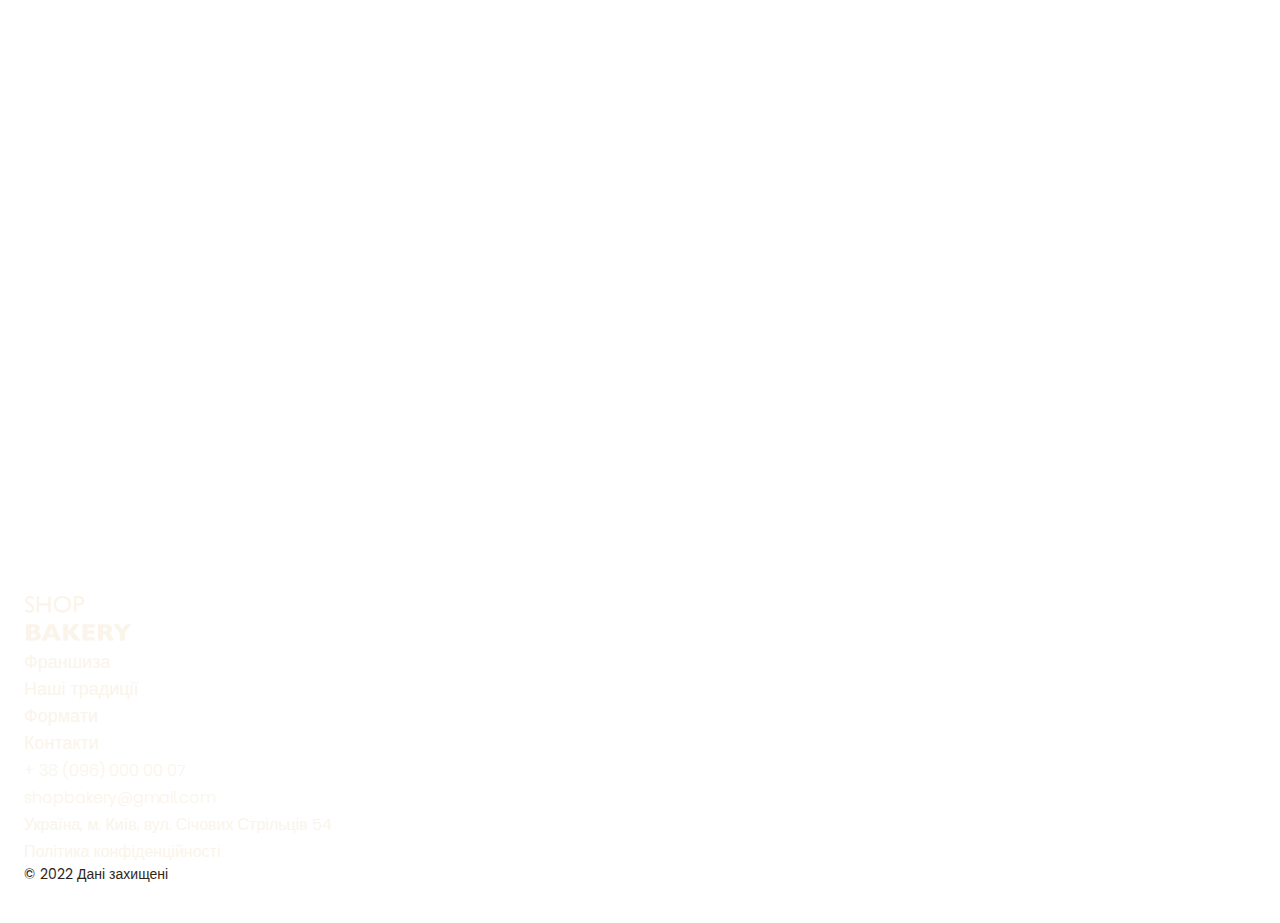
==== commit 7398e690: "flex" ====
--- a/index.html
+++ b/index.html
@@ -6,24 +6,26 @@
     <meta name="viewport" content="width=device-width, initial-scale=1.0" />
     <title>Сучасна пекарня</title>
 
-    <!-- Styles -->
+    <!-- Style -->
     <link rel="stylesheet" href="./css/style.css" />
   </head>
   <body>
     <header>
       <div class="container">
-        <nav>
-          <a href="./index.html"
-            ><img src="./images/logo.svg" alt="Логотип сучасна пекарня"
-          /></a>
-          <ul>
-            <li><a class="link" href="#our-traditions">Наші традиції</a></li>
-            <li><a class="link" href="#chefs">Шеф-кухарі</a></li>
-            <li><a class="link" href="#formats">Формати</a></li>
-            <li><a class="link" href="#contacts">Контакти</a></li>
-          </ul>
-        </nav>
-        <button class="button" type="button">Замовити дзвінок</button>
+        <div class="header-container">
+          <nav class="header-nav">
+            <a href="./index.html"
+              ><img src="./images/logo.svg" alt="Логотип сучасна пекарня"
+            /></a>
+            <ul class="header-menu">
+              <li><a class="link" href="#our-traditions">Наші традиції</a></li>
+              <li><a class="link" href="#chefs">Шеф-кухарі</a></li>
+              <li><a class="link" href="#formats">Формати</a></li>
+              <li><a class="link" href="#contacts">Контакти</a></li>
+            </ul>
+          </nav>
+          <button class="button" type="button">Замовити дзвінок</button>
+        </div>
       </div>
     </header>
     <main>
@@ -34,7 +36,7 @@
           </h1>
         </div>
       </section>
-      <section>
+      <section class="advantages-section">
         <div class="container">
           <h2 class="visually-hidden">Наші переваги</h2>
           <ul class="advantages-list">
@@ -46,21 +48,27 @@
       </section>
       <section class="traditions-section" id="our-traditions">
         <div class="container">
-          <h2 class="traditions-title section-title">Новий формат традицій</h2>
-          <p class="traditions-text">
-            <span class="brand uppercase">shop bakery</span> — це пекарня, яка
-            взяла все найкраще, і зберегла смак традиційної випічки та
-            натуральність інгредієнтів.
-          </p>
-          <p class="traditions-text">
-            Ми працюємо як найвідоміші мережі—
-            <span class="brand">5 хвилин і замовлення готове</span>. А ще у
-            наших пекарень стильний дизайн та висока якість обслуговування!
-          </p>
-          <img
-            src="./images/baker-man.jpg"
-            alt="чоловік пекар дивиться на батони із посмішкою"
-          />
+          <div class="traditions-container">
+            <div class="traditions-content">
+              <h2 class="traditions-title section-title">
+                Новий формат традицій
+              </h2>
+              <p class="traditions-text">
+                <span class="brand uppercase">shop bakery</span> — це пекарня,
+                яка взяла все найкраще, і зберегла смак традиційної випічки та
+                натуральність інгредієнтів.
+              </p>
+              <p class="traditions-text limited">
+                Ми працюємо як найвідоміші мережі—
+                <span class="brand">5 хвилин і замовлення готове</span>. А ще у
+                наших пекарень стильний дизайн та висока якість обслуговування!
+              </p>
+            </div>
+            <img
+              src="./images/baker-man.jpg"
+              alt="чоловік пекар дивиться на батони із посмішкою"
+            />
+          </div>
         </div>
       </section>
       <section class="section" id="chefs">
@@ -95,8 +103,8 @@
       <section class="section" id="formats">
         <div class="container">
           <h2 class="format-title section-title">Формати</h2>
-          <ul>
-            <li>
+          <ul class="formats-list">
+            <li class="format-card">
               <article>
                 <h3 class="formats-title" lang="en">Walrus</h3>
                 <div class="formats-text">
@@ -110,7 +118,7 @@
                 </div>
               </article>
             </li>
-            <li>
+            <li class="format-card">
               <article>
                 <h3 class="formats-title" lang="en">Horseshoe</h3>
                 <div class="formats-text">
@@ -121,7 +129,7 @@
                 </div>
               </article>
             </li>
-            <li>
+            <li class="format-card">
               <article>
                 <h3 class="formats-title" lang="en">Handlebar</h3>
                 <div class="formats-text">
--- a/css/style.css
+++ b/css/style.css
@@ -59,6 +59,8 @@
 }
 
 ul {
+  margin: 0;
+  padding: 0;
   list-style-type: none;
 }
 
@@ -104,7 +106,27 @@
 }
 .link:hover {
   color: var(--color-brand-dark);
-  font-weight: 600;
+}
+
+/* Header */
+
+.header-container {
+  display: flex;
+  align-items: center;
+  gap: 40px;
+}
+.header-nav {
+  display: flex;
+  align-items: center;
+  flex-grow: 1;
+  gap: 40px;
+}
+
+.header-menu {
+  display: flex;
+  gap: 64px;
+  flex-grow: 1;
+  justify-content: center;
 }
 
 /* Hero section */
@@ -125,11 +147,18 @@
 
 /* Advantages */
 
+.advantages-section {
+  background-color: var(--color-brand-light);
+}
+
 .advantages-list {
-  color: var(--color-prime-light);
-  background-color: var(--color-brand-light);
+  display: flex;
+  flex-grow: 1;
+  gap: 40px;
+  justify-content: space-between;
 }
 .advantages-item {
+  color: var(--color-prime-light);
   font-size: 20px;
   font-weight: 300;
 }
@@ -149,6 +178,16 @@
   padding-top: 96px;
 }
 
+.traditions-container {
+  display: flex;
+  justify-content: space-between;
+  gap: 40px;
+}
+
+.traditions-content {
+  max-width: 710px;
+}
+
 .traditions-title {
   margin-bottom: 42px;
 }
@@ -161,6 +200,9 @@
   color: var(--color-brand-light);
   text-transform: uppercase;
 }
+.traditions-text.limited {
+  max-width: 330px;
+}
 
 /* Chefs section */
 .chefs-title {
@@ -174,6 +216,18 @@
 }
 
 /* Formats section */
+
+.formats-list {
+  display: flex;
+  gap: 20px;
+}
+
+.format-card {
+  flex-grow: 1;
+  padding: 24px;
+  border: 1px solid darkslateblue;
+  border-radius: 16px;
+}
 .format-title {
   margin-bottom: 80px;
 }
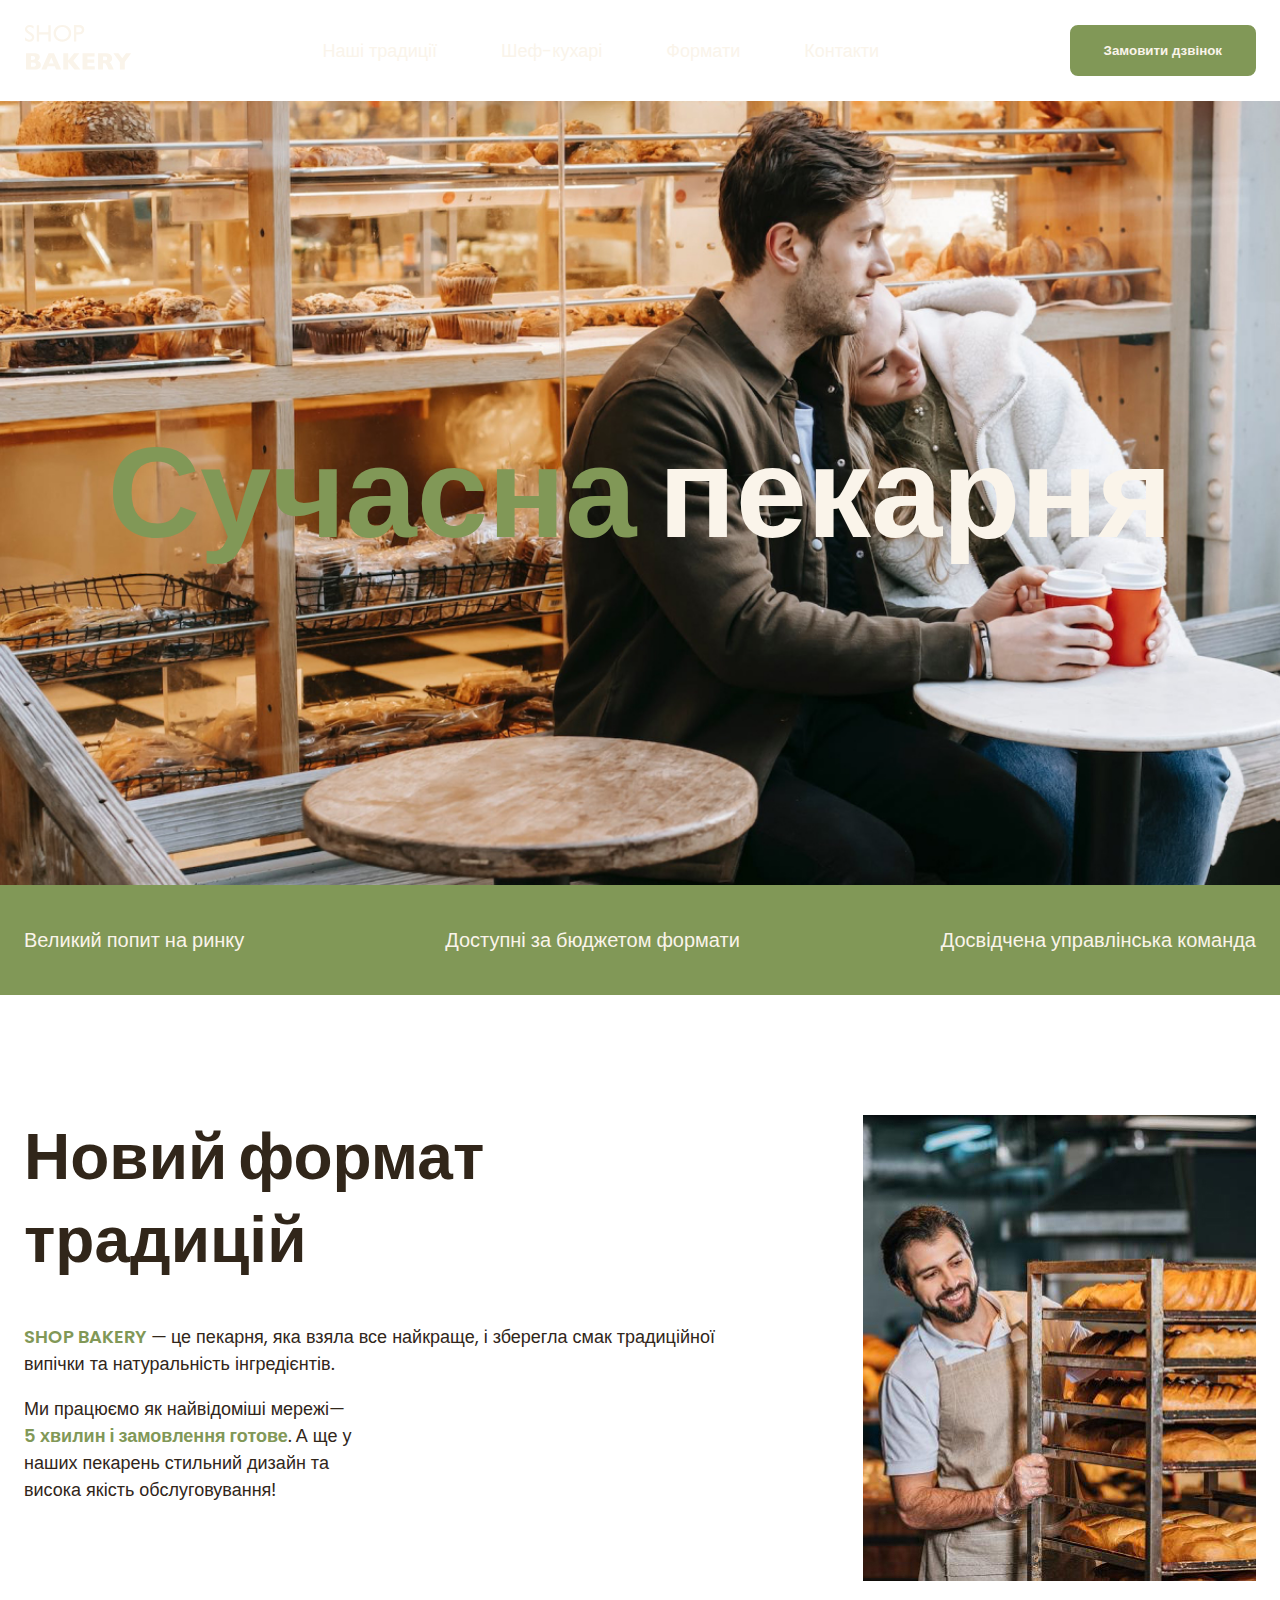
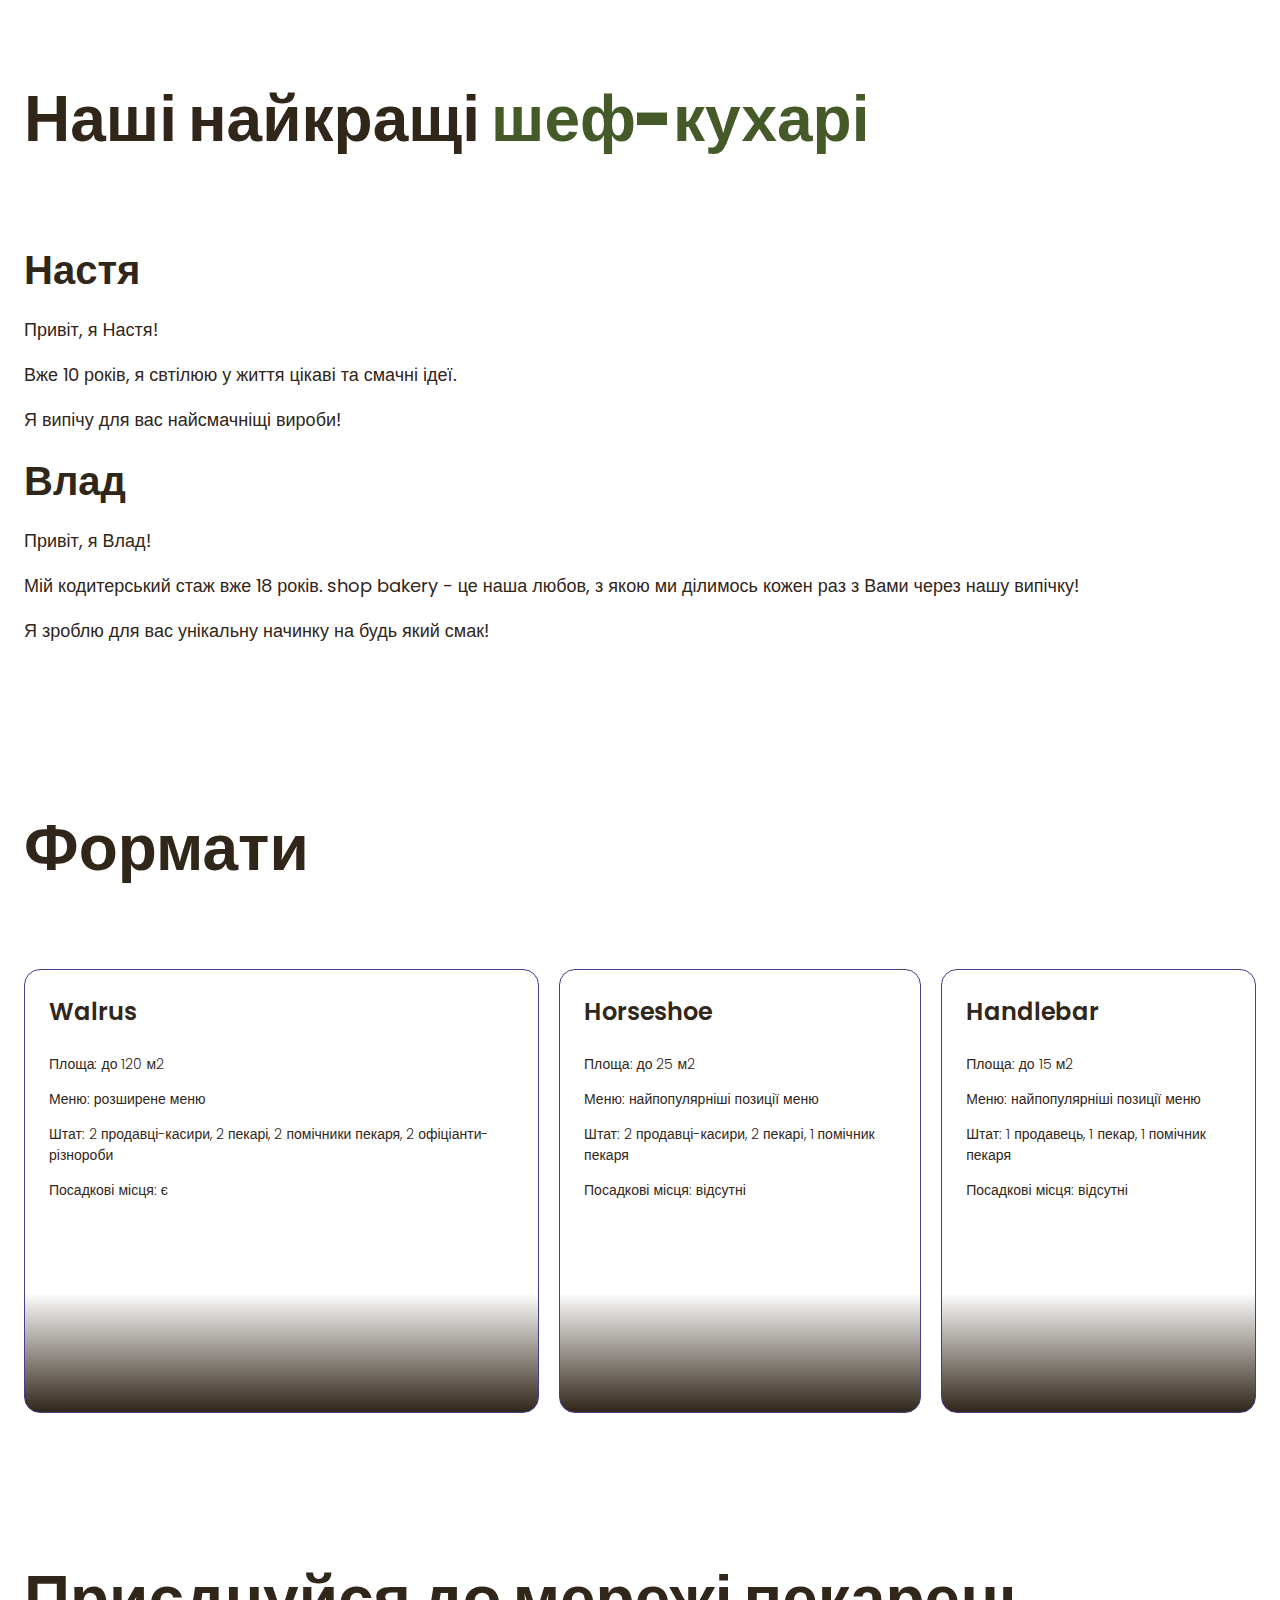
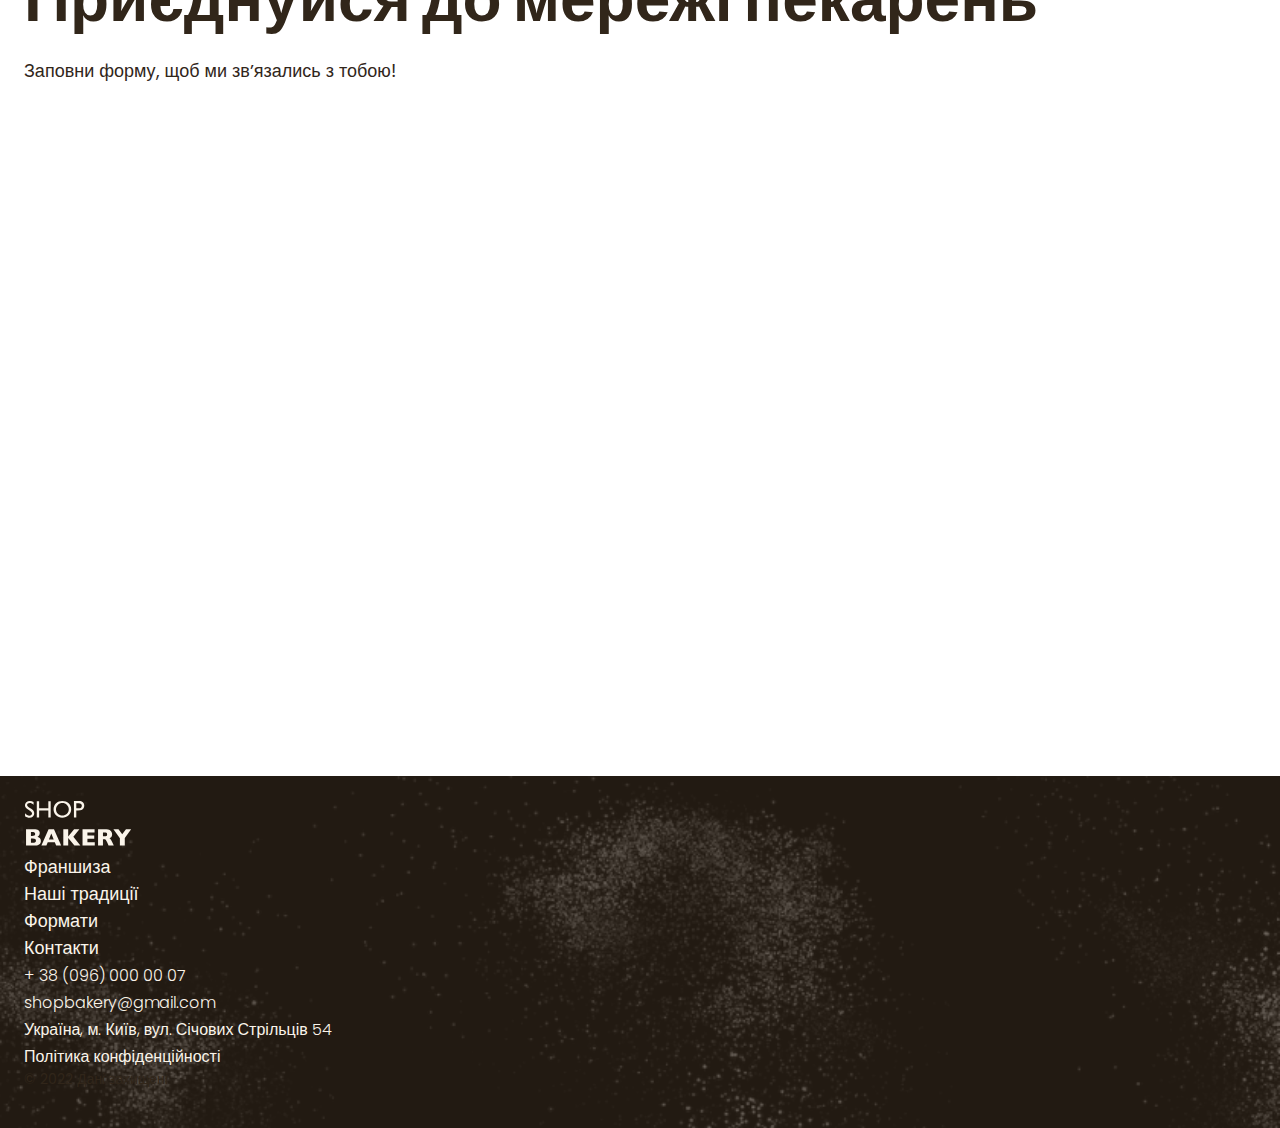
==== commit 8e49dc7b: "update" ====
--- a/index.html
+++ b/index.html
@@ -104,8 +104,8 @@
         <div class="container">
           <h2 class="format-title section-title">Формати</h2>
           <ul class="formats-list">
-            <li class="format-card">
-              <article>
+            <li>
+              <article class="format-card">
                 <h3 class="formats-title" lang="en">Walrus</h3>
                 <div class="formats-text">
                   <p>Площа: до 120 м2</p>
@@ -118,8 +118,8 @@
                 </div>
               </article>
             </li>
-            <li class="format-card">
-              <article>
+            <li>
+              <article class="format-card">
                 <h3 class="formats-title" lang="en">Horseshoe</h3>
                 <div class="formats-text">
                   <p>Площа: до 25 м2</p>
@@ -129,8 +129,8 @@
                 </div>
               </article>
             </li>
-            <li class="format-card">
-              <article>
+            <li>
+              <article class="format-card">
                 <h3 class="formats-title" lang="en">Handlebar</h3>
                 <div class="formats-text">
                   <p>Площа: до 15 м2</p>
@@ -161,7 +161,7 @@
         </div>
       </section>
     </main>
-    <footer>
+    <footer class="footer">
       <div class="container">
         <nav>
           <a href="./index.html"
--- a/css/style.css
+++ b/css/style.css
@@ -132,6 +132,10 @@
 /* Hero section */
 .hero-section {
   padding: 272px 0;
+  background-image: url("../images/couple-in-backery.jpg");
+  background-repeat: no-repeat;
+  background-position: center top;
+  background-size: cover;
 }
 
 .hero-title {
@@ -148,12 +152,12 @@
 /* Advantages */
 
 .advantages-section {
+  padding: 16px 0;
   background-color: var(--color-brand-light);
 }
 
 .advantages-list {
   display: flex;
-  flex-grow: 1;
   gap: 40px;
   justify-content: space-between;
 }
@@ -209,6 +213,10 @@
   margin-bottom: 80px;
 }
 
+.chefs-title::before {
+  content: "";
+}
+
 .chef-title {
   font-size: 40px;
   font-weight: 600;
@@ -223,8 +231,14 @@
 }
 
 .format-card {
-  flex-grow: 1;
+  height: 444px;
   padding: 24px;
+  background-image: linear-gradient(
+    180deg,
+    rgba(49, 38, 26, 0) 55.21%,
+    rgba(49, 38, 26, 0) 72.92%,
+    var(--color-prime-dark) 100%
+  );
   border: 1px solid darkslateblue;
   border-radius: 16px;
 }
@@ -265,3 +279,11 @@
   font-size: 14px;
   font-style: normal;
 }
+
+.footer {
+  background-image: url("../images/footer-background.png");
+  background-color: var(--color-prime-dark);
+  background-repeat: no-repeat;
+  background-position: center;
+  background-size: cover;
+}
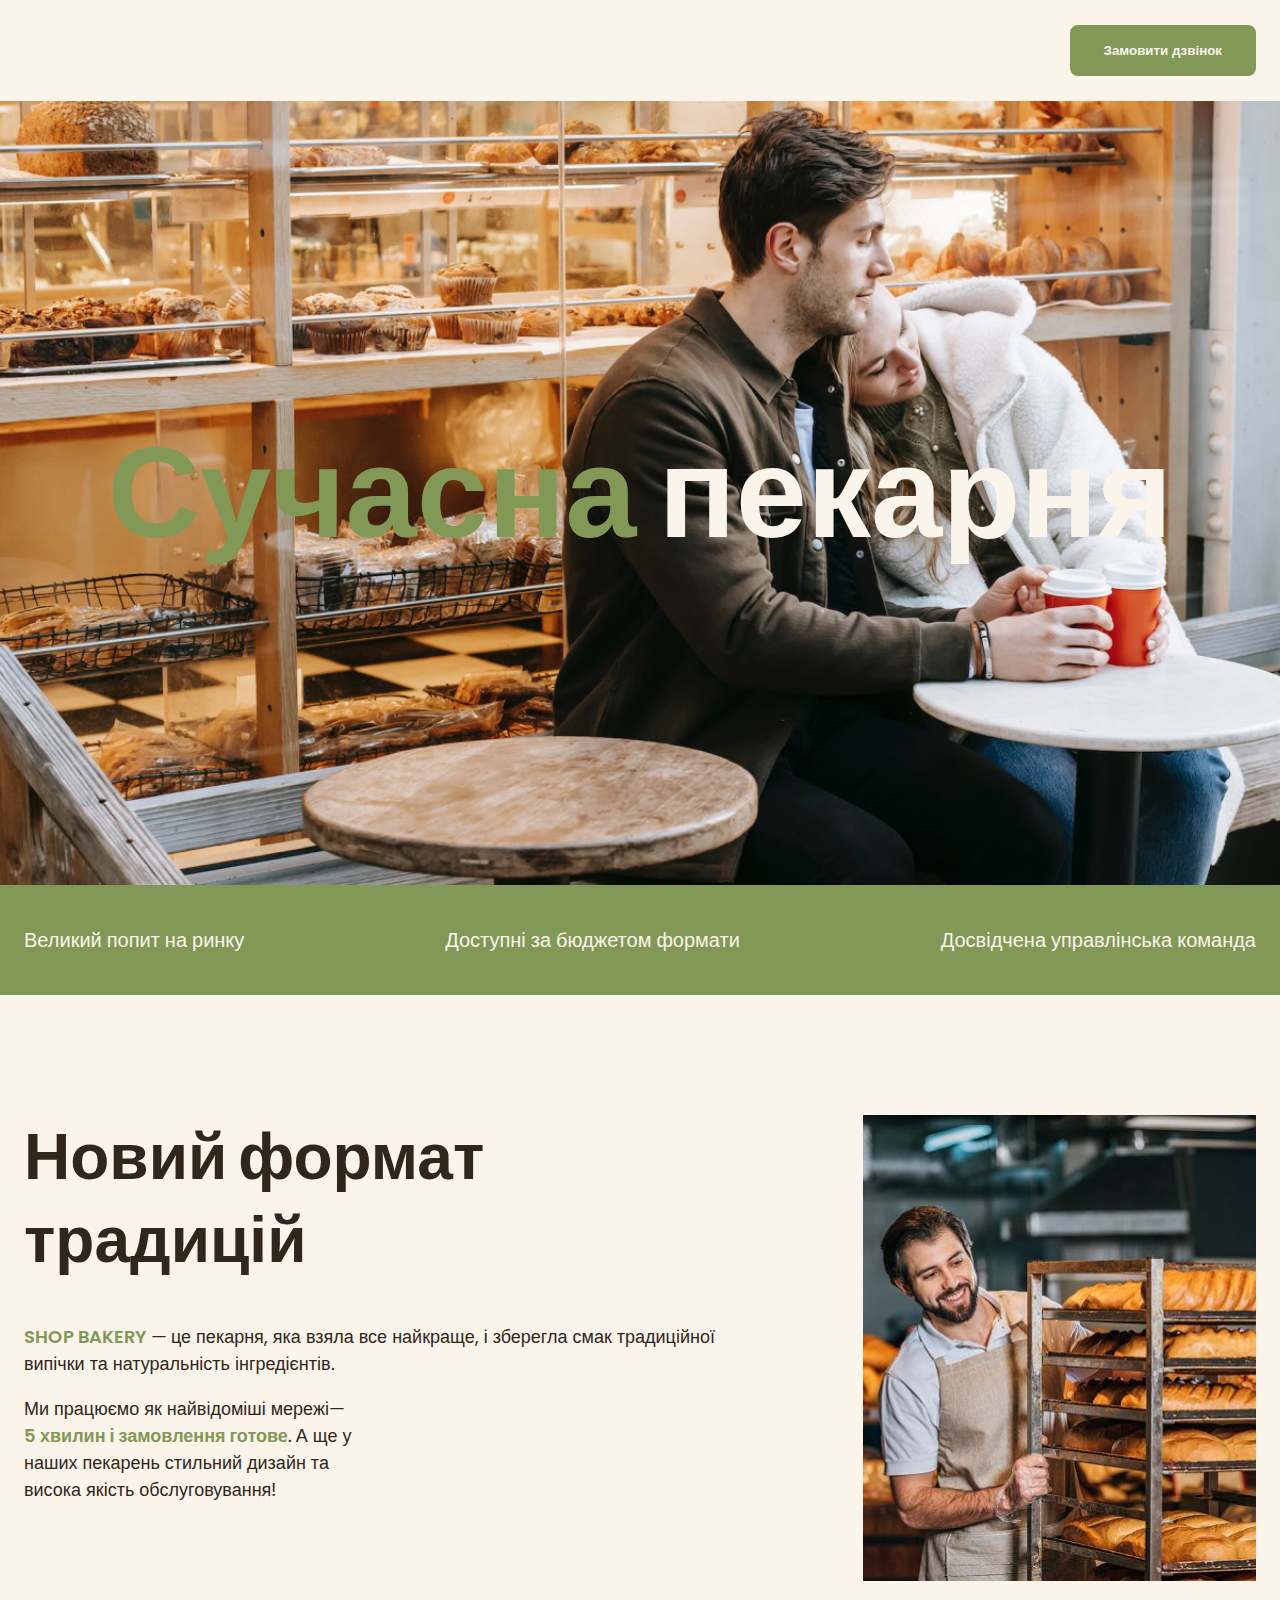
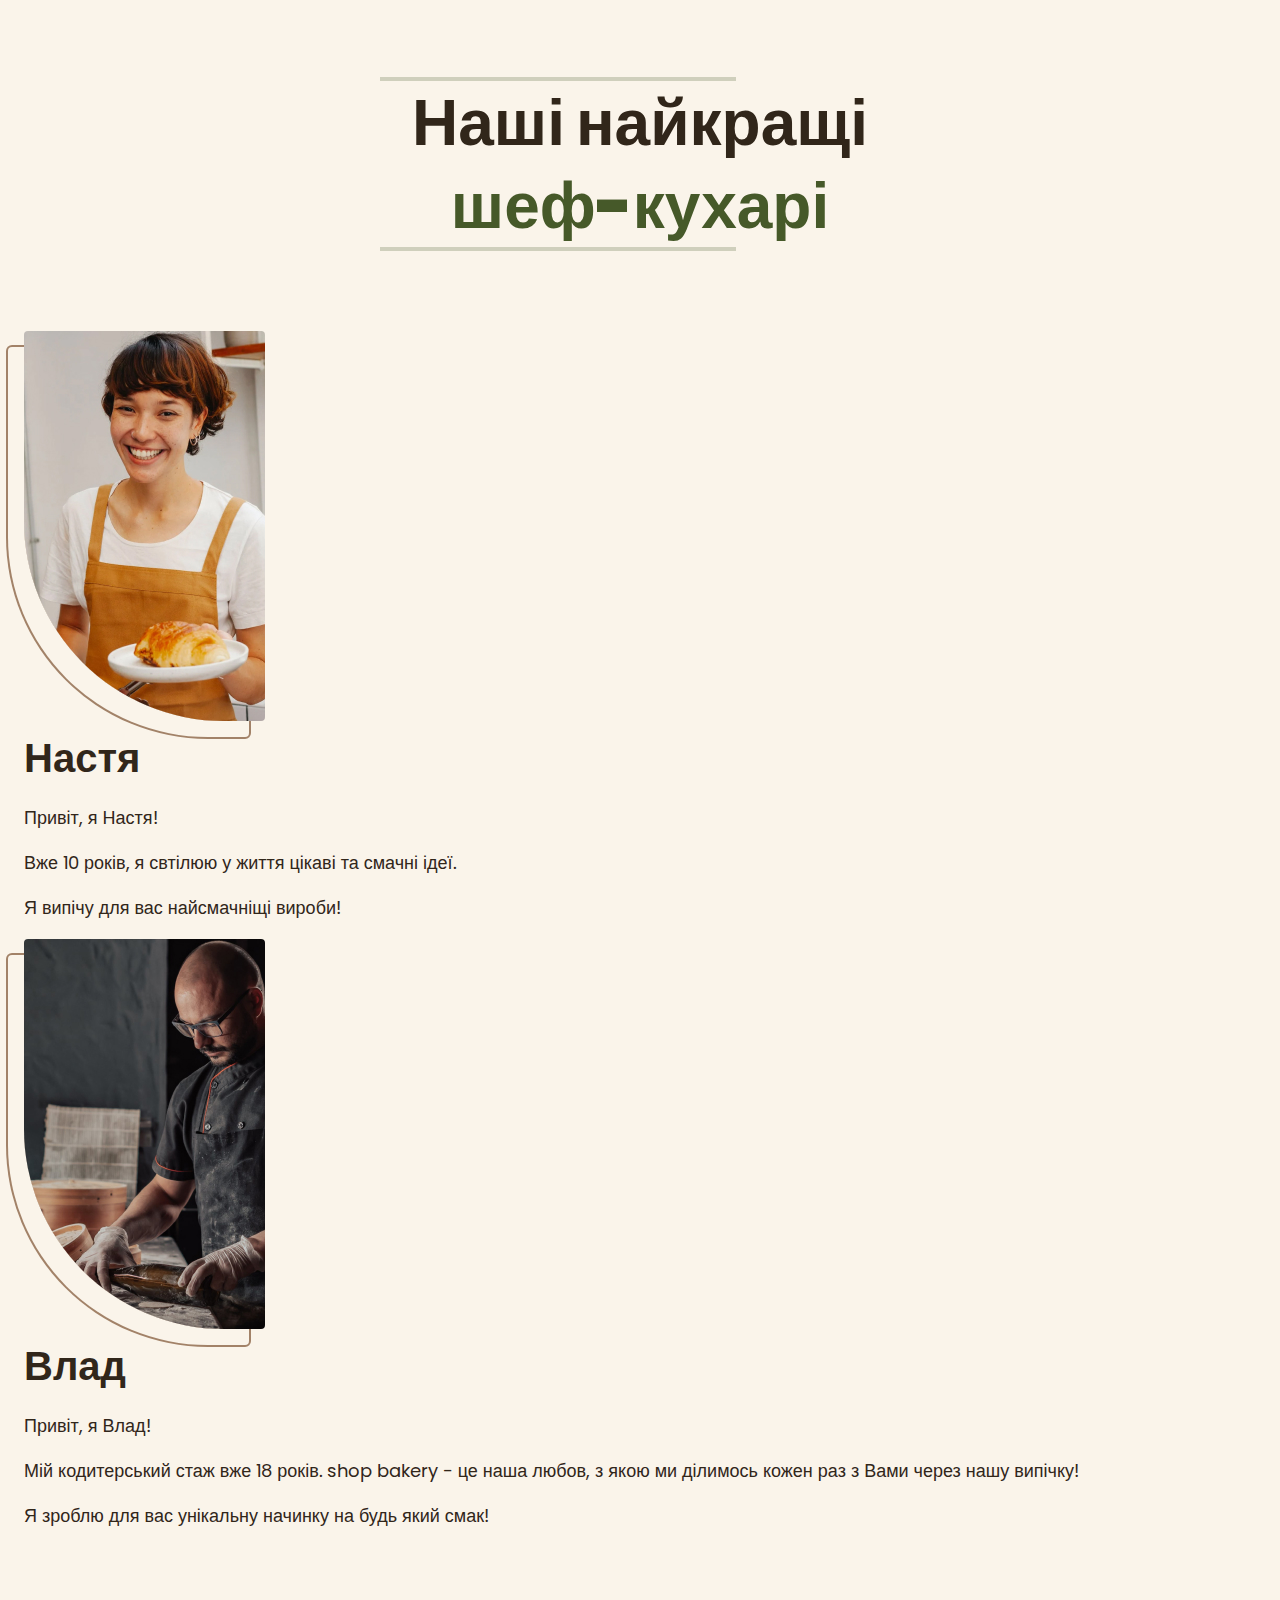
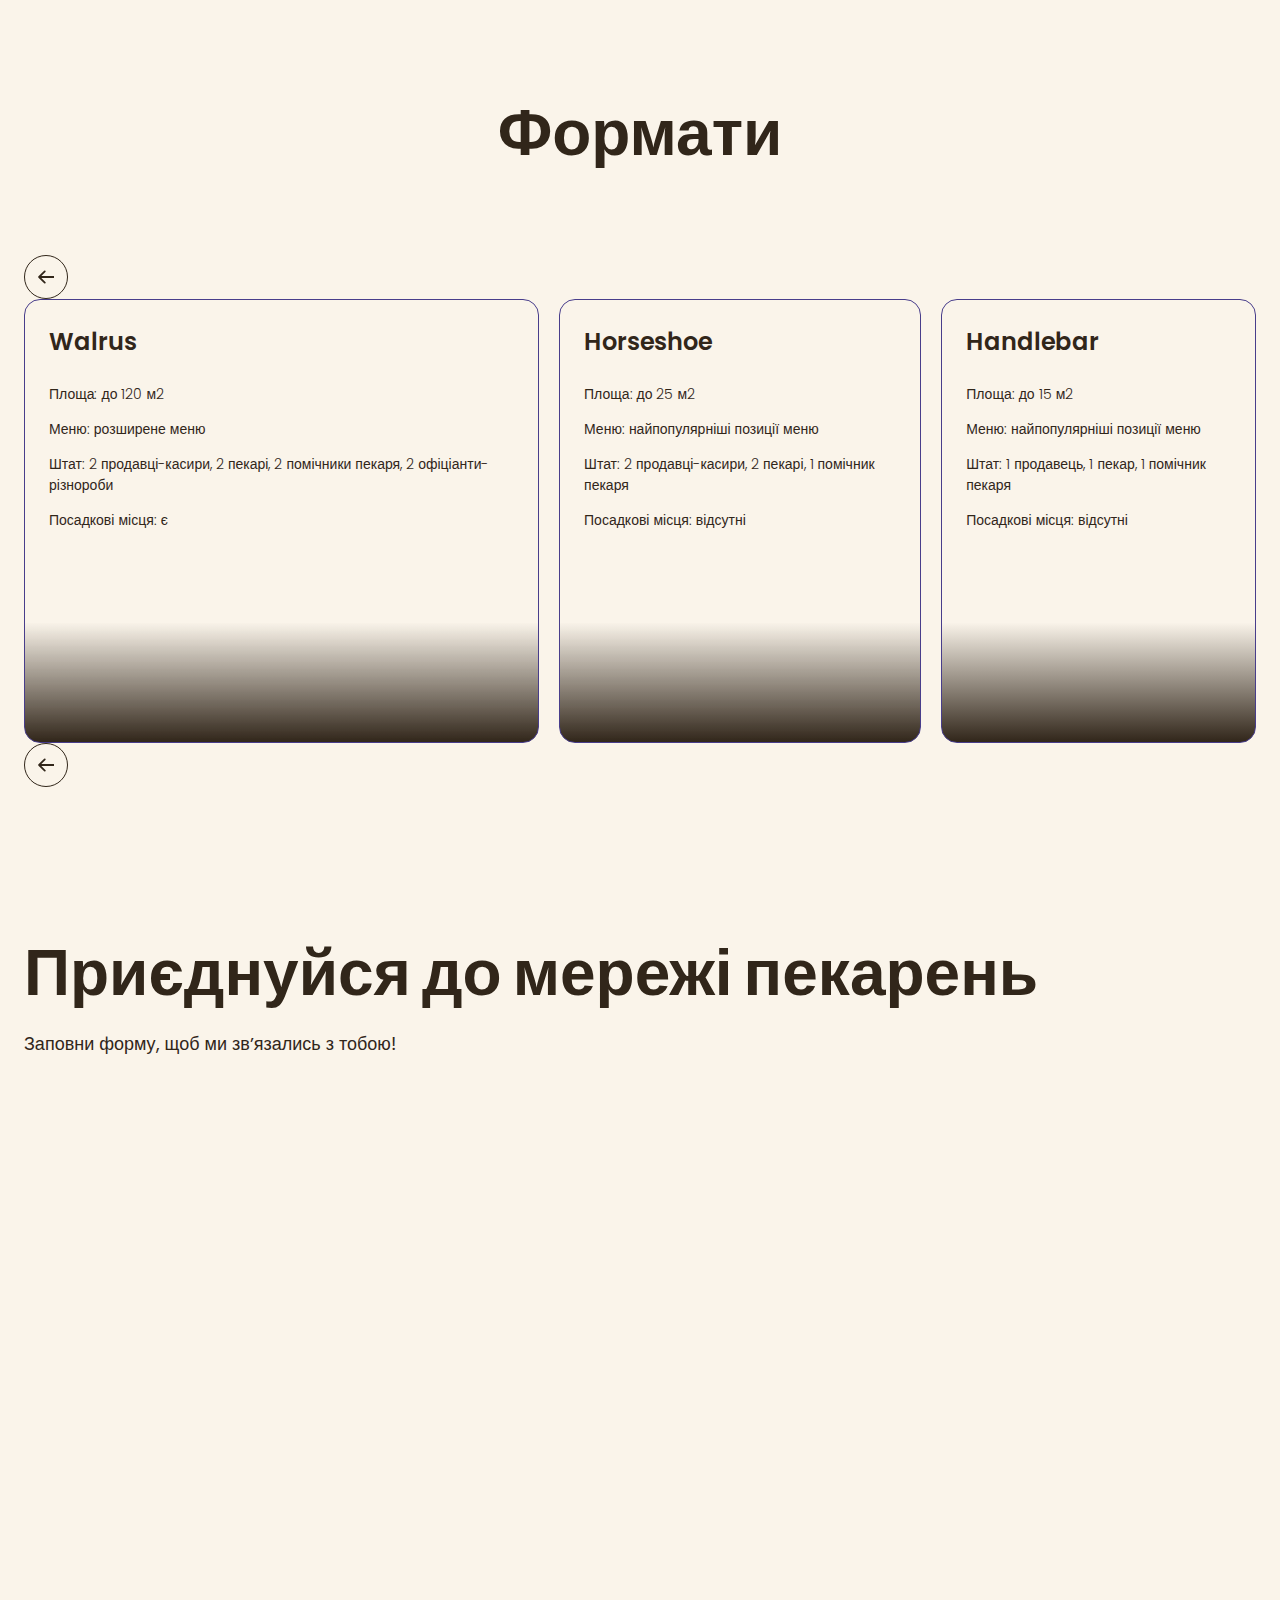
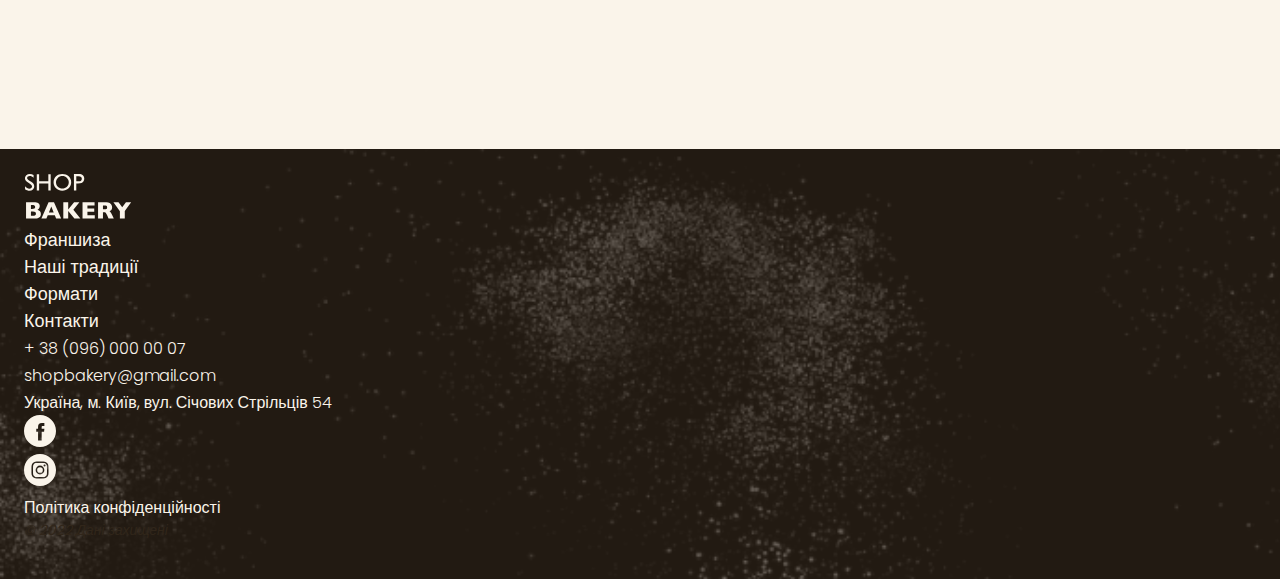
==== commit 0ab7bcee: "added icons and photos" ====
--- a/index.html
+++ b/index.html
@@ -73,12 +73,17 @@
       </section>
       <section class="section" id="chefs">
         <div class="container">
-          <h2 class="chefs-title section-title">
+          <h2 class="chefs-title section-title centered">
             Наші найкращі <span class="accent">шеф-кухарі</span>
           </h2>
           <ul>
             <li>
               <article>
+                <img
+                  class="chef-photo"
+                  src=".//images/nastia-photo.jpg"
+                  alt="nastia chef"
+                />
                 <h3 class="chef-title">Настя</h3>
                 <p>Привіт, я Настя!</p>
                 <p>Вже 10 років, я свтілюю у життя цікаві та смачні ідеї.</p>
@@ -87,6 +92,11 @@
             </li>
             <li>
               <article>
+                <img
+                  class="chef-photo"
+                  src="./images/vlad-photo.jpg"
+                  alt="vlad chef"
+                />
                 <h3 class="chef-title">Влад</h3>
                 <p>Привіт, я Влад!</p>
                 <p>
@@ -102,7 +112,12 @@
       </section>
       <section class="section" id="formats">
         <div class="container">
-          <h2 class="format-title section-title">Формати</h2>
+          <h2 class="format-title section-title centered">Формати</h2>
+          <button class="carousel-button" type="button">
+            <svg class="carousel-arrow" width="16" height="16">
+              <use href="./images/icons.svg#icon-Arrow"></use>
+            </svg>
+          </button>
           <ul class="formats-list">
             <li>
               <article class="format-card">
@@ -141,6 +156,11 @@
               </article>
             </li>
           </ul>
+          <button class="carousel-button" type="button">
+            <svg class="carousel-arrow" width="16" height="16">
+              <use href="./images/icons.svg#icon-Arrow"></use>
+            </svg>
+          </button>
         </div>
       </section>
       <section class="section" id="contacts">
@@ -196,12 +216,16 @@
             </li>
             <li>
               <a href="#">
-                <!-- facebook icon -->
+                <svg class="address-social" width="32" height="32">
+                  <use href="./images/icons.svg#icon-facebook"></use>
+                </svg>
               </a>
             </li>
             <li>
               <a href="#">
-                <!-- instagram icon -->
+                <svg class="address-social" width="32" height="32">
+                  <use href="./images/icons.svg#icon-instagram"></use>
+                </svg>
               </a>
             </li>
           </ul>
--- a/css/style.css
+++ b/css/style.css
@@ -30,7 +30,9 @@
   --color-prime-dark: #31261a;
   --color-prime-light: #faf4ea;
   --color-brand-dark: #465929;
-  --color-brand-light: #819857;
+  --color-brand-normal: #819857;
+  --color-brand-light: #cfcfbc;
+  --color-secondary-dark: #a28268;
 }
 
 /* Base */
@@ -40,6 +42,7 @@
 
 body {
   color: var(--color-prime-dark);
+  background-color: var(--color-prime-light);
   font-family: "Poppins", sans-serif;
   font-size: 18px;
   font-weight: 400;
@@ -89,8 +92,8 @@
   padding: 16px 32px;
   color: var(--color-prime-light);
   font-weight: 600;
-  background-color: var(--color-brand-light);
-  border: 2px solid var(--color-brand-light);
+  background-color: var(--color-brand-normal);
+  border: 2px solid var(--color-brand-normal);
   border-radius: 8px;
 }
 
@@ -146,14 +149,14 @@
   font-weight: 900;
 }
 .hero-title .accent {
-  color: var(--color-brand-light);
+  color: var(--color-brand-normal);
 }
 
 /* Advantages */
 
 .advantages-section {
   padding: 16px 0;
-  background-color: var(--color-brand-light);
+  background-color: var(--color-brand-normal);
 }
 
 .advantages-list {
@@ -172,6 +175,10 @@
   line-height: 1.3;
 }
 
+.section-title.centered {
+  text-align: center;
+}
+
 .section-title .accent {
   color: var(--color-brand-dark);
 }
@@ -197,11 +204,11 @@
 }
 
 .traditions-text .brand {
-  color: var(--color-brand-light);
+  color: var(--color-brand-normal);
   font-weight: 600;
 }
 .traditions-text .uppercase {
-  color: var(--color-brand-light);
+  color: var(--color-brand-normal);
   text-transform: uppercase;
 }
 .traditions-text.limited {
@@ -210,11 +217,22 @@
 
 /* Chefs section */
 .chefs-title {
-  margin-bottom: 80px;
-}
-
-.chefs-title::before {
+  max-width: 520px;
+  margin: 0 auto 80px;
+}
+
+.chefs-title::before,
+.chefs-title::after {
+  display: block;
+  width: 352px;
+  border: 2px solid var(--color-brand-light);
   content: "";
+}
+
+.chef-photo {
+  border-radius: 4px 4px 4px 200px;
+  box-shadow: -16px 16px 0 0 var(--color-prime-light),
+    -16px 16px 0 2px var(--color-secondary-dark);
 }
 
 .chef-title {
@@ -255,6 +273,32 @@
   font-weight: 300;
 }
 
+/* Carousel */
+
+.carousel-button {
+  display: flex;
+  align-items: center;
+  justify-content: center;
+  width: 44px;
+  height: 44px;
+  padding: 0;
+  background-color: transparent;
+  border-radius: 50%;
+  border: 1px solid var(--color-prime-dark);
+}
+
+.carousel-arrow {
+  fill: var(--color-prime-dark);
+}
+
+.carousel-button:hover {
+  background-color: var(--color-prime-dark);
+}
+
+.carousel-button:hover .carousel-arrow {
+  fill: var(--color-prime-light);
+}
+
 /* Contact section */
 
 .contacts-title {
@@ -275,9 +319,16 @@
   color: var(--color-brand-dark);
 }
 
+.address-social {
+  fill: var(--color-prime-light);
+}
+
+.address-social:hover {
+  fill: var(--color-brand-dark);
+}
+
 .address-copyright {
   font-size: 14px;
-  font-style: normal;
 }
 
 .footer {
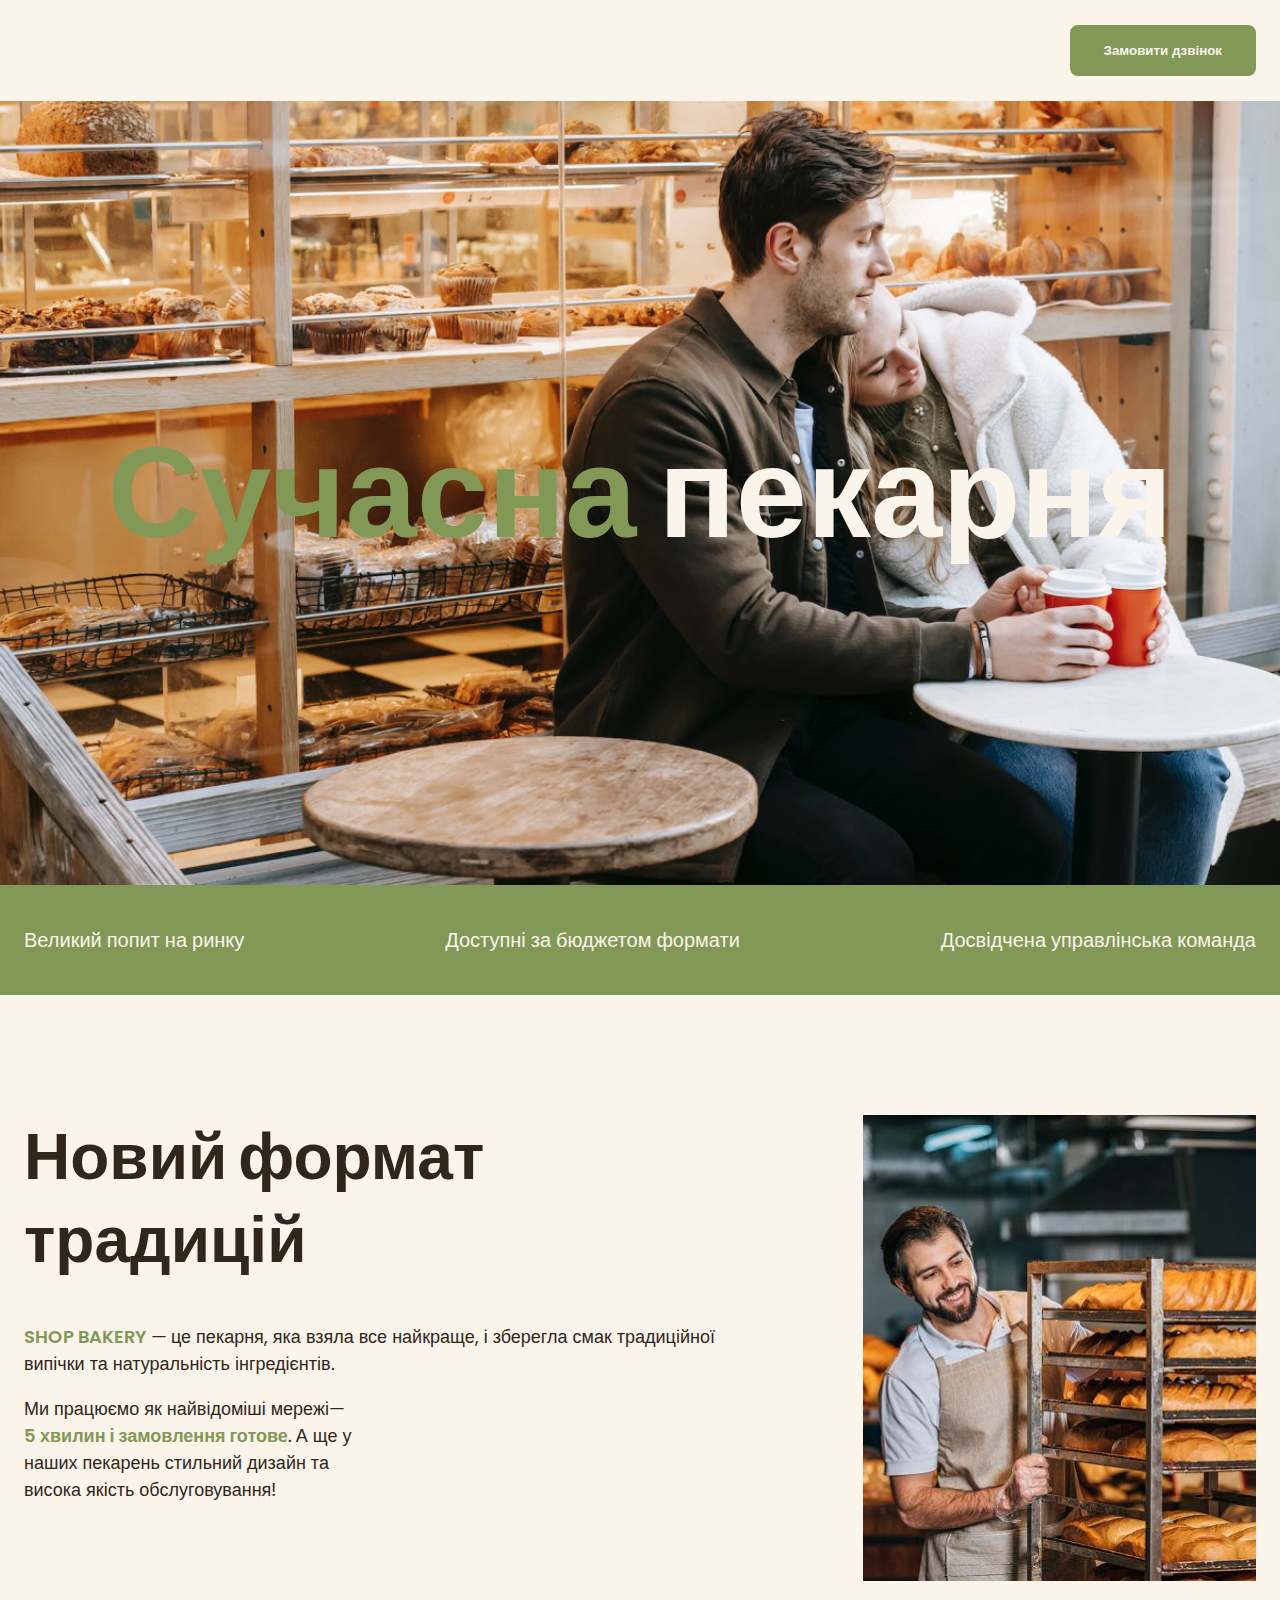
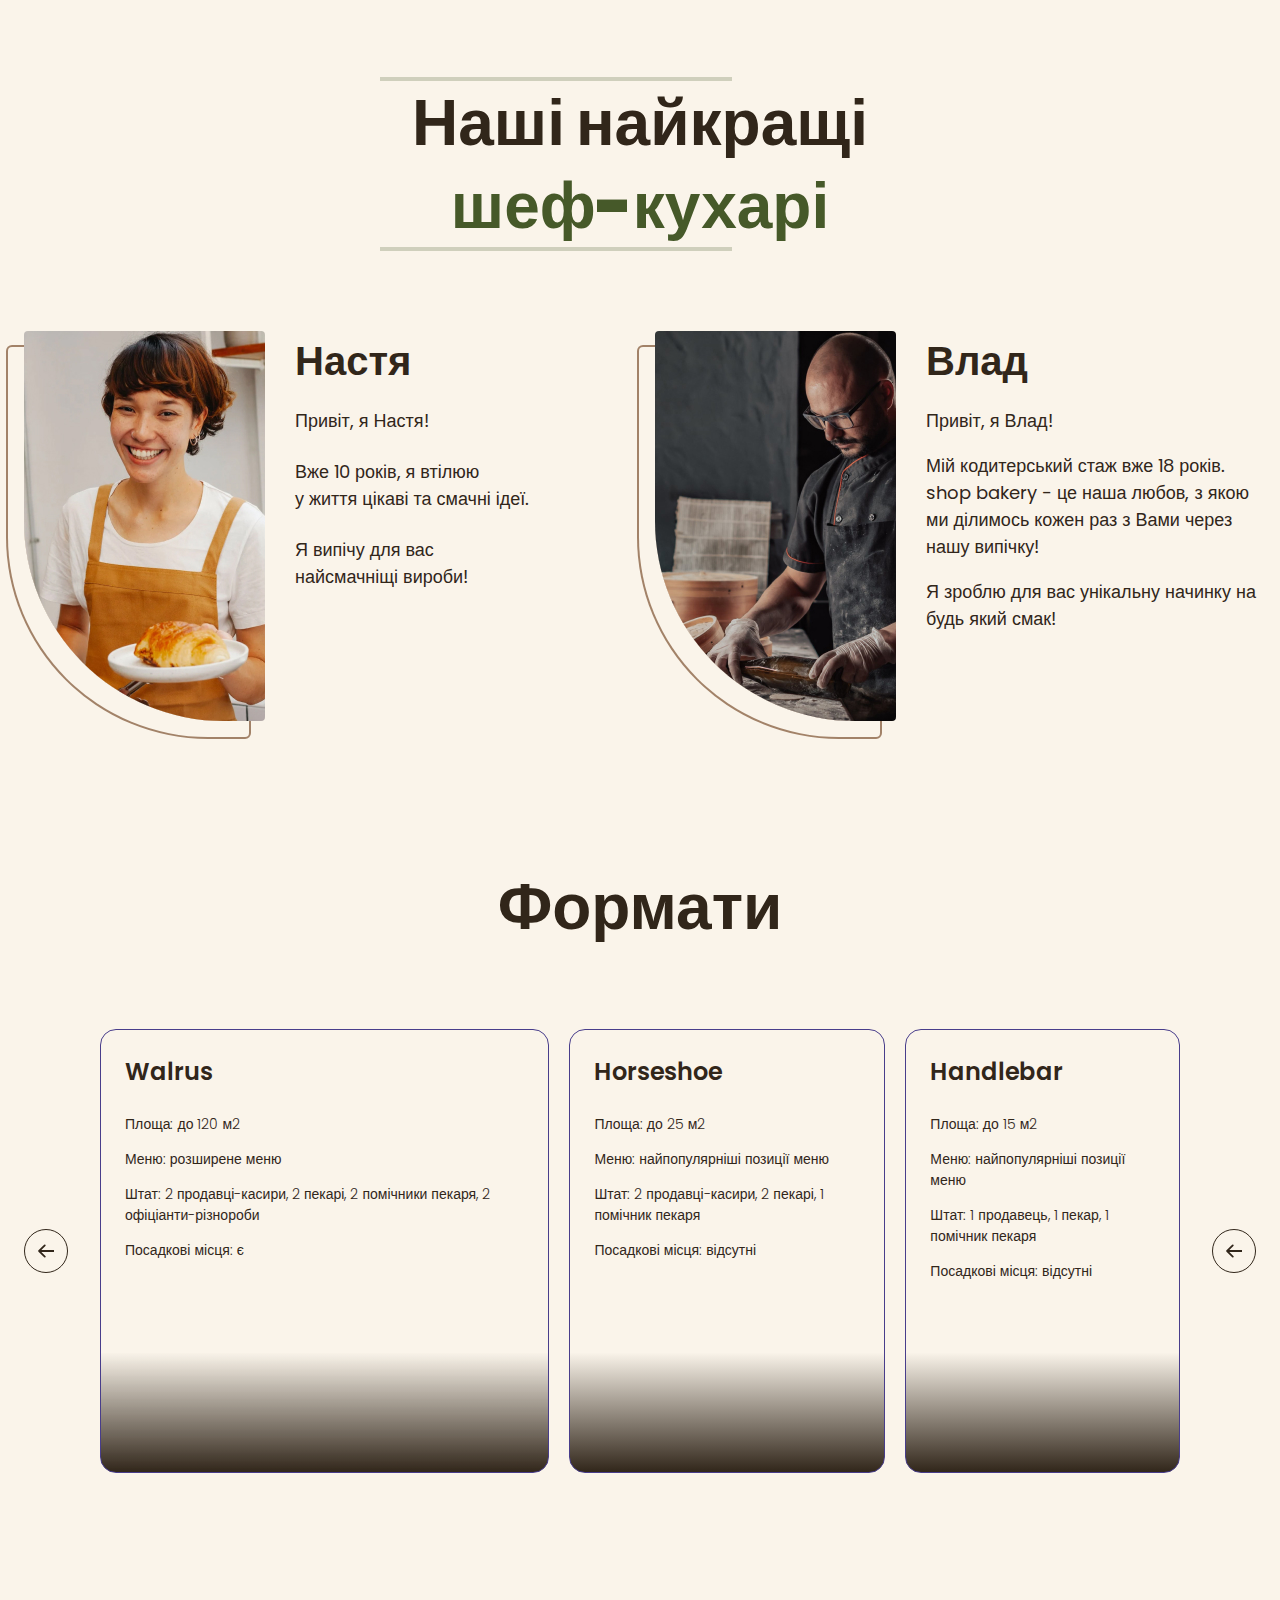
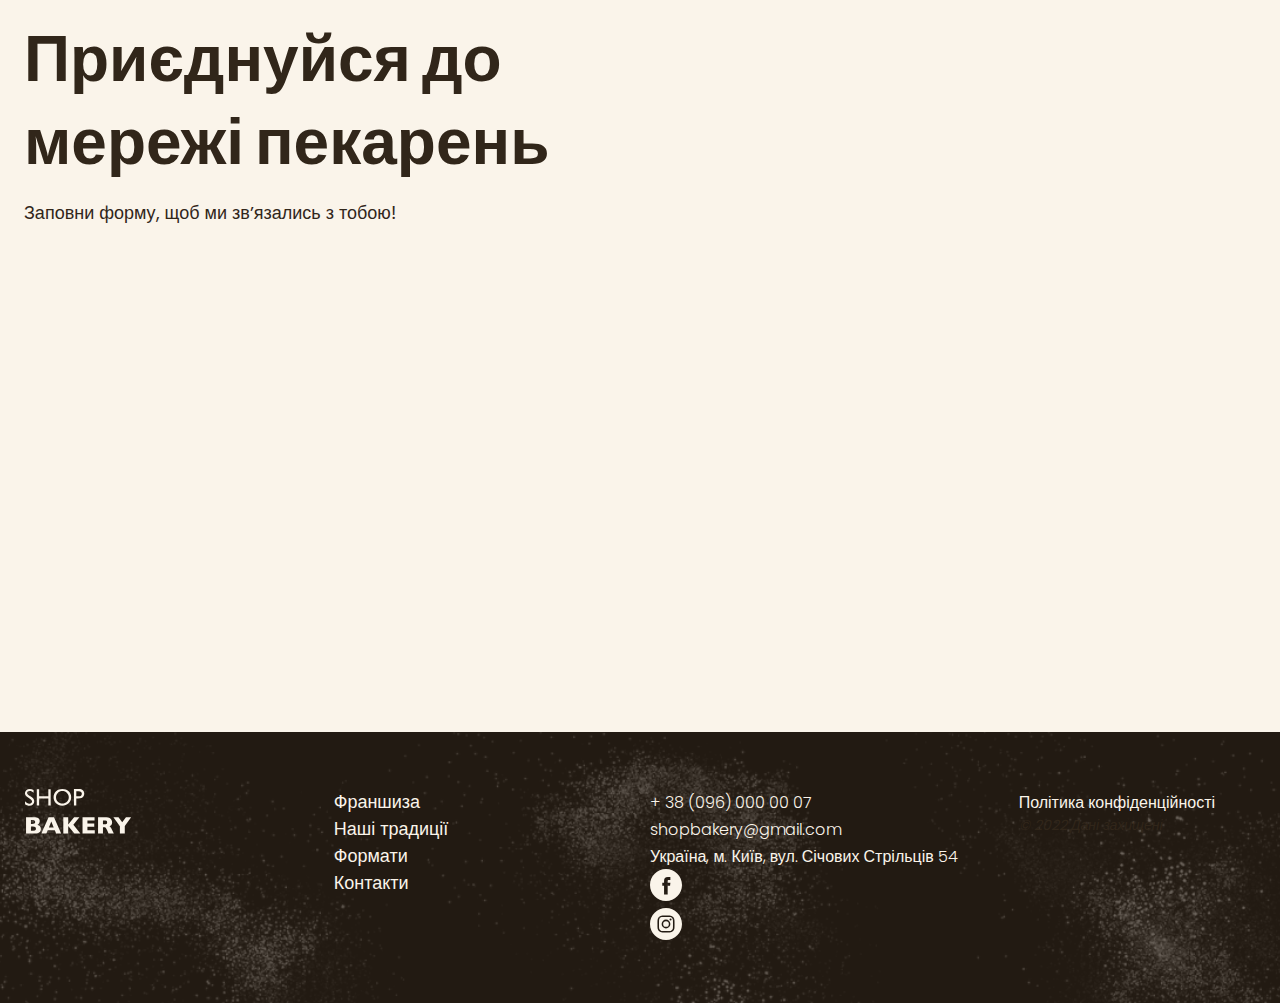
==== commit 12d322ee: "update w-site" ====
--- a/index.html
+++ b/index.html
@@ -76,164 +76,192 @@
           <h2 class="chefs-title section-title centered">
             Наші найкращі <span class="accent">шеф-кухарі</span>
           </h2>
-          <ul>
-            <li>
-              <article>
+          <ul class="chefs-list">
+            <li class="chefs-item">
+              <article class="chef-card">
                 <img
                   class="chef-photo"
                   src=".//images/nastia-photo.jpg"
                   alt="nastia chef"
                 />
-                <h3 class="chef-title">Настя</h3>
-                <p>Привіт, я Настя!</p>
-                <p>Вже 10 років, я свтілюю у життя цікаві та смачні ідеї.</p>
-                <p>Я випічу для вас найсмачніщі вироби!</p>
+                <div>
+                  <h3 class="chef-title">Настя</h3>
+                  <div class="chef-text">
+                    <p>Привіт, я Настя!</p>
+                    <p>
+                      Вже 10 років, я втілюю <br />
+                      у життя цікаві та смачні ідеї.
+                    </p>
+                    <p>
+                      Я випічу для вас <br />
+                      найсмачніщі вироби!
+                    </p>
+                  </div>
+                </div>
               </article>
             </li>
-            <li>
-              <article>
+            <li class="chefs-item">
+              <article class="chef-card">
                 <img
                   class="chef-photo"
                   src="./images/vlad-photo.jpg"
                   alt="vlad chef"
                 />
-                <h3 class="chef-title">Влад</h3>
-                <p>Привіт, я Влад!</p>
-                <p>
-                  Мій кодитерський стаж вже 18 років.
-                  <span class="accent">shop bakery</span> - це наша любов, з
-                  якою ми ділимось кожен раз з Вами через нашу випічку!
-                </p>
-                <p>Я зроблю для вас унікальну начинку на будь який смак!</p>
-              </article>
-            </li>
-          </ul>
-        </div>
-      </section>
-      <section class="section" id="formats">
-        <div class="container">
-          <h2 class="format-title section-title centered">Формати</h2>
-          <button class="carousel-button" type="button">
-            <svg class="carousel-arrow" width="16" height="16">
-              <use href="./images/icons.svg#icon-Arrow"></use>
-            </svg>
-          </button>
-          <ul class="formats-list">
-            <li>
-              <article class="format-card">
-                <h3 class="formats-title" lang="en">Walrus</h3>
-                <div class="formats-text">
-                  <p>Площа: до 120 м2</p>
-                  <p>Меню: розширене меню</p>
-                  <p>
-                    Штат: 2 продавці-касири, 2 пекарі, 2 помічники пекаря, 2
-                    офіціанти-різнороби
+                <div>
+                  <h3 class="chef-title">Влад</h3>
+                  <p class="chef-text">Привіт, я Влад!</p>
+                  <p class="chef-text">
+                    Мій кодитерський стаж вже 18 років.
+                    <span class="accent">shop bakery</span> - це наша любов, з
+                    якою ми ділимось кожен раз з Вами через нашу випічку!
                   </p>
-                  <p>Посадкові місця: є</p>
-                </div>
-              </article>
-            </li>
-            <li>
-              <article class="format-card">
-                <h3 class="formats-title" lang="en">Horseshoe</h3>
-                <div class="formats-text">
-                  <p>Площа: до 25 м2</p>
-                  <p>Меню: найпопулярніші позиції меню</p>
-                  <p>Штат: 2 продавці-касири, 2 пекарі, 1 помічник пекаря</p>
-                  <p>Посадкові місця: відсутні</p>
-                </div>
-              </article>
-            </li>
-            <li>
-              <article class="format-card">
-                <h3 class="formats-title" lang="en">Handlebar</h3>
-                <div class="formats-text">
-                  <p>Площа: до 15 м2</p>
-                  <p>Меню: найпопулярніші позиції меню</p>
-                  <p>Штат: 1 продавець, 1 пекар, 1 помічник пекаря</p>
-                  <p>Посадкові місця: відсутні</p>
+                  <p class="chef-text">
+                    Я зроблю для вас унікальну начинку на будь який смак!
+                  </p>
                 </div>
               </article>
             </li>
           </ul>
-          <button class="carousel-button" type="button">
-            <svg class="carousel-arrow" width="16" height="16">
-              <use href="./images/icons.svg#icon-Arrow"></use>
-            </svg>
-          </button>
-        </div>
-      </section>
-      <section class="section" id="contacts">
-        <div class="container">
-          <h2 class="contacts-title section-title">
-            Приєднуйся до мережі пекарень
-          </h2>
-          <p>Заповни форму, щоб ми звʼязались з тобою!</p>
-          <iframe
-            src="https://www.google.com/maps/embed?pb=!1m18!1m12!1m3!1d2540.1640531314047!2d30.491233500000003!3d50.4566697!2m3!1f0!2f0!3f0!3m2!1i1024!2i768!4f13.1!3m3!1m2!1s0x40d4ce637bfe1717%3A0x5370c2254ad1b952!2sSichovykh%20Striltsiv%20St%2C%2054%2C%20Kyiv%2C%2002000!5e0!3m2!1sen!2sua!4v1711482825190!5m2!1sen!2sua"
-            width="603"
-            height="595"
-            style="border: 0"
-            allowfullscreen=""
-            loading="lazy"
-            referrerpolicy="no-referrer-when-downgrade"
-          ></iframe>
+        </div>
+      </section>
+      <section class="section" id="formats">
+        <div class="container">
+          <h2 class="format-title section-title centered">Формати</h2>
+          <div class="formats-container">
+            <button class="carousel-button" type="button">
+              <svg class="carousel-arrow" width="16" height="16">
+                <use href="./images/icons.svg#icon-Arrow"></use>
+              </svg>
+            </button>
+            <ul class="formats-list">
+              <li>
+                <article class="format-card">
+                  <h3 class="formats-title" lang="en">Walrus</h3>
+                  <div class="formats-text">
+                    <p>Площа: до 120 м2</p>
+                    <p>Меню: розширене меню</p>
+                    <p>
+                      Штат: 2 продавці-касири, 2 пекарі, 2 помічники пекаря, 2
+                      офіціанти-різнороби
+                    </p>
+                    <p>Посадкові місця: є</p>
+                  </div>
+                </article>
+              </li>
+              <li>
+                <article class="format-card">
+                  <h3 class="formats-title" lang="en">Horseshoe</h3>
+                  <div class="formats-text">
+                    <p>Площа: до 25 м2</p>
+                    <p>Меню: найпопулярніші позиції меню</p>
+                    <p>Штат: 2 продавці-касири, 2 пекарі, 1 помічник пекаря</p>
+                    <p>Посадкові місця: відсутні</p>
+                  </div>
+                </article>
+              </li>
+              <li>
+                <article class="format-card">
+                  <h3 class="formats-title" lang="en">Handlebar</h3>
+                  <div class="formats-text">
+                    <p>Площа: до 15 м2</p>
+                    <p>Меню: найпопулярніші позиції меню</p>
+                    <p>Штат: 1 продавець, 1 пекар, 1 помічник пекаря</p>
+                    <p>Посадкові місця: відсутні</p>
+                  </div>
+                </article>
+              </li>
+            </ul>
+            <button class="carousel-button" type="button">
+              <svg class="carousel-arrow" width="16" height="16">
+                <use href="./images/icons.svg#icon-Arrow"></use>
+              </svg>
+            </button>
+          </div>
+        </div>
+      </section>
+      <section class="contacts section" id="contacts">
+        <div class="container">
+          <div class="contact-container">
+            <div class="contant-form">
+              <h2 class="contacts-title section-title">
+                Приєднуйся до мережі пекарень
+              </h2>
+              <p>Заповни форму, щоб ми звʼязались з тобою!</p>
+            </div>
+
+            <iframe
+              class="contact-map"
+              src="https://www.google.com/maps/embed?pb=!1m18!1m12!1m3!1d2540.1640531314047!2d30.491233500000003!3d50.4566697!2m3!1f0!2f0!3f0!3m2!1i1024!2i768!4f13.1!3m3!1m2!1s0x40d4ce637bfe1717%3A0x5370c2254ad1b952!2sSichovykh%20Striltsiv%20St%2C%2054%2C%20Kyiv%2C%2002000!5e0!3m2!1sen!2sua!4v1711482825190!5m2!1sen!2sua"
+              width="603"
+              height="595"
+              style="border: 0"
+              allowfullscreen=""
+              loading="lazy"
+              referrerpolicy="no-referrer-when-downgrade"
+            ></iframe>
+          </div>
         </div>
       </section>
     </main>
     <footer class="footer">
       <div class="container">
-        <nav>
-          <a href="./index.html"
-            ><img src="./images/logo.svg" alt="Логотип сучасна пекарня"
-          /></a>
-          <ul>
-            <li><a class="link" href="#">Франшиза</a></li>
-            <li><a class="link" href="#">Наші традиції</a></li>
-            <li><a class="link" href="#">Формати</a></li>
-            <li><a class="link" href="#">Контакти</a></li>
-          </ul>
-        </nav>
-        <address>
-          <ul>
-            <li>
-              <a class="address-link" href="tel:+380960000007"
-                >+ 38 (096) 000 00 07</a
+        <div class="footer-container">
+          <nav class="footer-nav">
+            <div class="footer-logo">
+              <a href="./index.html"
+                ><img src="./images/logo.svg" alt="Логотип сучасна пекарня"
+              /></a>
+            </div>
+            <ul class="footer-menu">
+              <li><a class="link" href="#">Франшиза</a></li>
+              <li><a class="link" href="#">Наші традиції</a></li>
+              <li><a class="link" href="#">Формати</a></li>
+              <li><a class="link" href="#">Контакти</a></li>
+            </ul>
+          </nav>
+          <address class="footer-address">
+            <ul class="address-list">
+              <li>
+                <a class="address-link" href="tel:+380960000007"
+                  >+ 38 (096) 000 00 07</a
+                >
+              </li>
+              <li>
+                <a class="address-link" href="mailto:shopbakery@gmail.com"
+                  >shopbakery@gmail.com</a
+                >
+              </li>
+              <li>
+                <a
+                  class="address-link"
+                  href="https://maps.app.goo.gl/GYiCUveLa1vmR9E6A"
+                  target="_blank"
+                  >Україна, м. Київ, вул. Січових Стрільців 54
+                </a>
+              </li>
+              <li>
+                <a href="#">
+                  <svg class="address-social" width="32" height="32">
+                    <use href="./images/icons.svg#icon-facebook"></use>
+                  </svg>
+                </a>
+              </li>
+              <li>
+                <a href="#">
+                  <svg class="address-social" width="32" height="32">
+                    <use href="./images/icons.svg#icon-instagram"></use>
+                  </svg>
+                </a>
+              </li>
+            </ul>
+            <div class="address-info">
+              <a class="address-link" href="#" target="_blank"
+                >Політика конфіденційності</a
               >
-            </li>
-            <li>
-              <a class="address-link" href="mailto:shopbakery@gmail.com"
-                >shopbakery@gmail.com</a
-              >
-            </li>
-            <li>
-              <a
-                class="address-link"
-                href="https://maps.app.goo.gl/GYiCUveLa1vmR9E6A"
-                target="_blank"
-                >Україна, м. Київ, вул. Січових Стрільців 54
-              </a>
-            </li>
-            <li>
-              <a href="#">
-                <svg class="address-social" width="32" height="32">
-                  <use href="./images/icons.svg#icon-facebook"></use>
-                </svg>
-              </a>
-            </li>
-            <li>
-              <a href="#">
-                <svg class="address-social" width="32" height="32">
-                  <use href="./images/icons.svg#icon-instagram"></use>
-                </svg>
-              </a>
-            </li>
-          </ul>
-          <a class="address-link" href="#" target="_blank"
-            >Політика конфіденційності</a
-          >
-          <p class="address-copyright">&copy; 2022 Дані захищені</p>
-        </address>
+              <p class="address-copyright">&copy; 2022 Дані захищені</p>
+            </div>
+          </address>
+        </div>
       </div>
     </footer>
   </body>
--- a/css/style.css
+++ b/css/style.css
@@ -36,7 +36,9 @@
 }
 
 /* Base */
-* {
+*,
+*::before,
+*::after {
   box-sizing: border-box;
 }
 
@@ -61,6 +63,10 @@
   margin-top: 0;
 }
 
+a {
+  display: inline-block;
+}
+
 ul {
   margin: 0;
   padding: 0;
@@ -216,6 +222,7 @@
 }
 
 /* Chefs section */
+
 .chefs-title {
   max-width: 520px;
   margin: 0 auto 80px;
@@ -229,6 +236,21 @@
   content: "";
 }
 
+.chefs-list {
+  display: flex;
+  flex-wrap: wrap;
+  gap: 40px 30px;
+}
+
+.chefs-item {
+  flex-basis: calc((100% - 30px) / 2);
+}
+
+.chef-card {
+  display: flex;
+  gap: 30px;
+}
+
 .chef-photo {
   border-radius: 4px 4px 4px 200px;
   box-shadow: -16px 16px 0 0 var(--color-prime-light),
@@ -240,8 +262,21 @@
   font-weight: 600;
   margin-bottom: 16px;
 }
+.chef-text p {
+  margin-bottom: 24px;
+}
+
+.chef-text p:last-child {
+  margin-bottom: 0;
+}
 
 /* Formats section */
+
+.formats-container {
+  display: flex;
+  align-items: center;
+  gap: 32px;
+}
 
 .formats-list {
   display: flex;
@@ -279,6 +314,7 @@
   display: flex;
   align-items: center;
   justify-content: center;
+  flex-shrink: 0;
   width: 44px;
   height: 44px;
   padding: 0;
@@ -301,11 +337,50 @@
 
 /* Contact section */
 
+.contacts {
+  padding-bottom: 96px;
+}
+
+.contact-container {
+  display: flex;
+  gap: 32px;
+}
 .contacts-title {
   margin-bottom: 16px;
 }
 
+.contact-map {
+  flex-shrink: 0;
+  border-radius: 16px;
+  border: none;
+}
+
 /* Footer */
+
+.footer {
+  padding: 32px 0;
+}
+
+.footer-container {
+  display: flex;
+  gap: 20px;
+}
+
+.footer-nav,
+.footer-address {
+  display: flex;
+  flex-basis: 50%;
+  gap: 20px;
+}
+.footer-logo,
+.footer-menu {
+  flex-grow: 1;
+}
+
+.address-list,
+.address-info {
+  flex-grow: 1;
+}
 
 .address-link {
   color: var(--color-prime-light);
